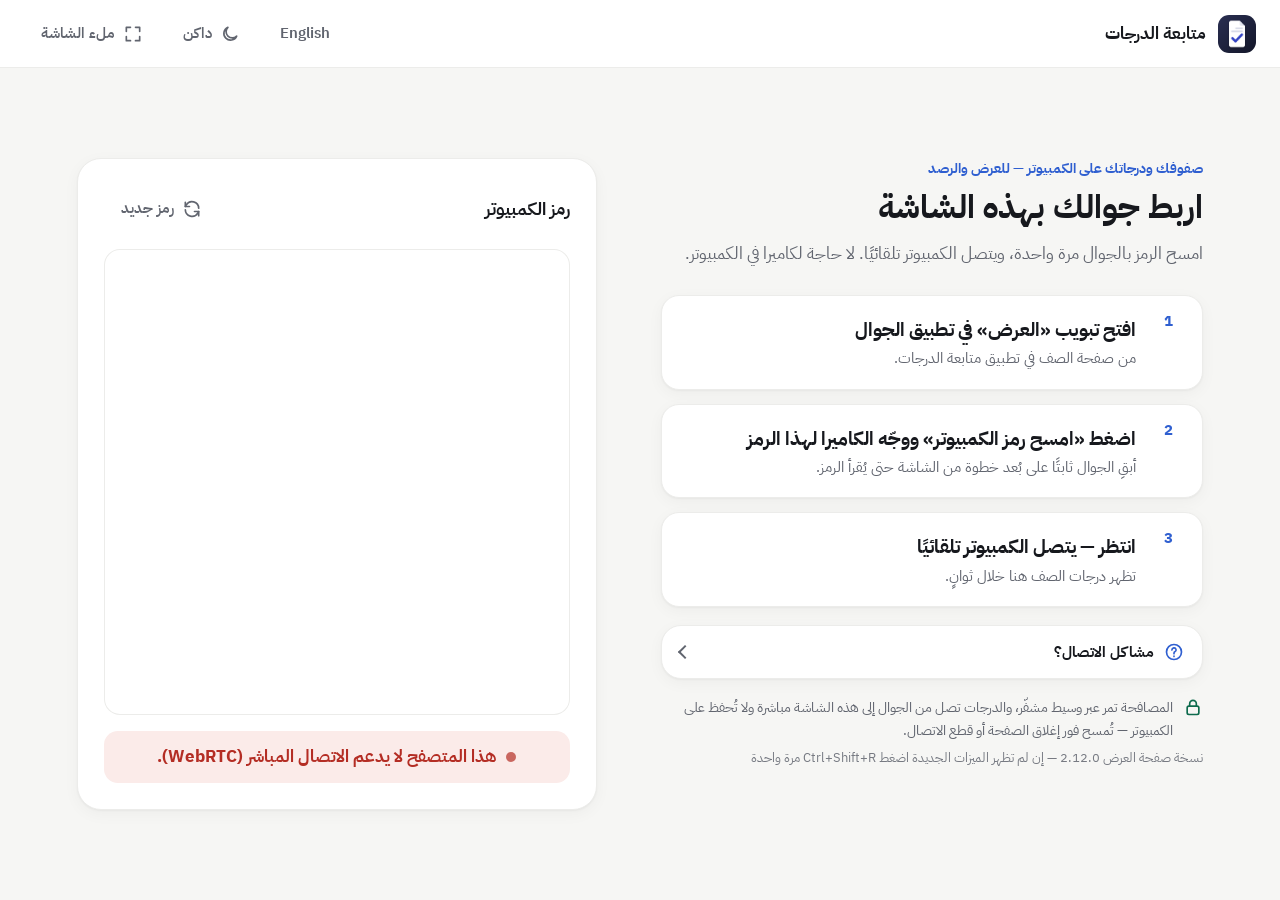
==== view.html @ 19af3d56 "الإصدار 2.12.0: أرقام إنجليزية، وتوزيع الطلاب المنقولين Co-Authored-By: Claude Opus 5.5 <noreply@ant" ====
<!doctype html>
<html lang="ar" dir="rtl">
<head>
  <meta charset="utf-8">
  <meta name="viewport" content="width=device-width, initial-scale=1">
  <meta http-equiv="Content-Security-Policy" content="default-src 'self'; script-src 'self'; style-src 'self' 'unsafe-inline'; img-src 'self' data: blob:; connect-src 'self' https://ntfy.sh; media-src 'self' blob:; font-src 'self'; object-src 'none'; base-uri 'self'; form-action 'none'">
  <meta name="referrer" content="no-referrer">
  <meta name="robots" content="noindex">
  <title>شاشة العرض — متابعة الدرجات</title>
  <meta name="color-scheme" content="light dark">
  <link rel="icon" href="icons/favicon.svg" type="image/svg+xml">
  <link rel="manifest" href="view.webmanifest">
  <link rel="stylesheet" href="view.css">
  <script src="vendor/fflate.min.js" defer></script>
  <script src="vendor/qrcode.js" defer></script>
  <script type="module" src="view.js"></script>
</head>
<body>
  <div id="app" class="app" data-screen="pair">
    <!-- شريط علوي -->
    <header class="topbar" id="topbar">
      <div class="brand">
        <img class="logo-img" src="icons/icon-192.png" alt="" width="38" height="38">
        <div class="brand-text">
          <strong>متابعة الدرجات</strong>
        </div>
      </div>
      <div class="class-info" id="class-info" hidden>
        <span class="divider" aria-hidden="true"></span>
        <div>
          <div class="class-label" id="class-label"></div>
          <div class="class-meta" id="class-meta"></div>
        </div>
      </div>
      <div class="top-spacer"></div>
      <span class="pill" id="conn-pill" data-state="idle" role="status" aria-live="polite" hidden>
        <span class="pill-dot" aria-hidden="true"></span><span id="conn-text"></span>
      </span>
      <div class="top-actions">
        <div class="zoom-group" id="zoom-group" hidden role="group" aria-label="حجم النص">
          <button class="btn icon-btn" id="zoom-out" type="button" title="تصغير النص (-)" aria-label="تصغير النص">A−</button>
          <span class="zoom-val" id="zoom-val" aria-live="polite">100%</span>
          <button class="btn icon-btn" id="zoom-in" type="button" title="تكبير النص (+)" aria-label="تكبير النص">A+</button>
        </div>
        <button class="btn primary" id="btn-update" type="button" hidden title="نسخة جديدة من صفحة العرض">⟳ تحديث متوفر</button>
        <button class="btn ghost" id="btn-lang" type="button">English</button>
        <button class="btn ghost" id="btn-theme" type="button" title="المظهر"></button>
        <button class="btn ghost" id="btn-full" type="button" title="ملء الشاشة (F)"></button>
        <button class="btn danger-ghost" id="btn-disconnect" type="button" hidden></button>
      </div>
    </header>

    <!-- شريط تنبيه الانقطاع -->
    <div class="banner" id="conn-banner" role="alert" hidden>
      <span class="banner-icon" aria-hidden="true"></span>
      <div class="banner-text">
        <strong id="banner-title">انقطع الاتصال بالجوال</strong>
        <span id="banner-sub">تأكد أن الجوال قريب وأن صفحة العرض ما زالت مفتوحة فيه، ثم أعد الاتصال.</span>
      </div>
      <button class="btn primary" id="btn-reconnect" type="button">إعادة الاتصال</button>
    </div>

    <!-- شاشة الاقتران -->
    <main class="pair" id="screen-pair">
      <section class="pair-steps" aria-labelledby="pair-title">
        <p class="eyebrow">صفوفك ودرجاتك على الكمبيوتر — للعرض والرصد</p>
        <h1 id="pair-title">اربط جوالك بهذه الشاشة</h1>
        <p class="lead">امسح الرمز بالجوال مرة واحدة، ويتصل الكمبيوتر تلقائيًا. لا حاجة لكاميرا في الكمبيوتر.</p>
        <ol class="steps">
          <li><span class="step-num">1</span><div><strong>افتح تبويب «العرض» في تطبيق الجوال</strong><span>من صفحة الصف في تطبيق متابعة الدرجات.</span></div></li>
          <li><span class="step-num">2</span><div><strong>اضغط «امسح رمز الكمبيوتر» ووجّه الكاميرا لهذا الرمز</strong><span>أبقِ الجوال ثابتًا على بُعد خطوة من الشاشة حتى يُقرأ الرمز.</span></div></li>
          <li><span class="step-num">3</span><div><strong>انتظر — يتصل الكمبيوتر تلقائيًا</strong><span>تظهر درجات الصف هنا خلال ثوانٍ.</span></div></li>
        </ol>
        <details class="help" id="help">
          <summary><span class="help-icon" aria-hidden="true"></span>مشاكل الاتصال؟</summary>
          <div class="help-body">
            <ul>
              <li><strong>نفس الشبكة:</strong> وصّل الجوال والكمبيوتر بشبكة الـ Wi‑Fi نفسها، أو شغّل «نقطة الاتصال» في الجوال ووصّل الكمبيوتر بها، ثم اضغط «رمز جديد».</li>
              <li><strong>لم يتصل بعد المسح؟</strong> تأكد أن الجوال متصل بالإنترنت لحظة المسح، ثم اضغط «رمز جديد» وامسحه مرة أخرى.</li>
              <li><strong>خادم TURN:</strong> إن كانت شبكة المدرسة تمنع اتصال الأجهزة ببعضها يمكن إضافة خادم TURN من إعدادات تطبيق الجوال (العرض الحي).</li>
            </ul>
            <div class="manual">
              <div class="manual-text">
                <strong>بدون إنترنت؟ اربط يدويًا</strong>
                <span>انسخ «رمز الرد» من الجوال (عبر الرسائل أو البريد) والصقه هنا.</span>
              </div>
              <div class="manual-actions">
                <button class="btn" id="btn-paste" type="button"></button>
                <button class="btn ghost" id="btn-copy" type="button"></button>
              </div>
            </div>
          </div>
        </details>
        <p class="privacy"><span class="lock-icon" aria-hidden="true"></span><span>المصافحة تمر عبر وسيط مشفّر، والدرجات تصل من الجوال إلى هذه الشاشة مباشرة ولا تُحفظ على الكمبيوتر — تُمسح فور إغلاق الصفحة أو قطع الاتصال.</span></p>
        <p class="ver-note" id="ver-note"></p>
      </section>

      <section class="qr-card card" aria-label="رمز الاقتران">
        <div class="qr-head">
          <span class="qr-title">رمز الكمبيوتر</span>
          <span class="qr-frame" id="qr-frame" hidden></span>
          <button class="btn ghost" id="btn-new" type="button"></button>
        </div>
        <div class="qr-box" id="qr-box">
          <canvas id="qr-canvas" width="360" height="360" aria-label="رمز QR للاقتران" role="img"></canvas>
          <div class="qr-loading" id="qr-loading"><span class="spinner" aria-hidden="true"></span><span>جارٍ تجهيز الرمز…</span></div>
        </div>
        <p class="qr-status" id="pair-status" role="status" aria-live="polite" data-kind=""><span class="status-dot" aria-hidden="true"></span><span id="pair-status-text">جارٍ تجهيز الرمز…</span></p>
      </section>
    </main>

    <!-- شاشة العرض المتصل -->
    <div class="workspace" id="screen-live" hidden>
      <aside class="sidebar" id="sidebar" aria-label="ملخص ووضع العرض">
        <div class="stats" id="stats"></div>
        <nav class="views" id="views" aria-label="وضع العرض"></nav>
      </aside>
      <main class="content" id="content">
        <div class="toolbar" id="toolbar"></div>
        <div class="grid-wrap" id="grid-wrap" tabindex="0"></div>
      </main>
    </div>

    <!-- بطاقة طالب واحد بملء الصفحة -->
    <main class="solo" id="screen-solo" hidden></main>
    <main class="manage" id="screen-manage" hidden></main>
    <button class="btn primary manage-back" id="btn-manage-back" type="button" hidden>⟵ رجوع للإدارة</button>
    <div class="soft-pause" id="soft-pause" role="status" aria-live="polite" hidden>
      <span class="spinner" aria-hidden="true"></span>
      <span><strong>المعلم خارج التطبيق مؤقتًا</strong> — يعود الاتصال تلقائيًا عند رجوعه</span>
      <button class="btn ghost" id="btn-soft-end" type="button">إنهاء</button>
    </div>
  </div>

  <!-- لوحة تفاصيل الطالب -->
  <div class="drawer-backdrop" id="drawer-backdrop" hidden></div>
  <aside class="drawer" id="drawer" role="dialog" aria-modal="true" aria-labelledby="drawer-title" hidden></aside>

  <!-- نافذة لصق الرد -->
  <div class="modal-backdrop" id="modal-paste" hidden>
    <div class="modal narrow" role="dialog" aria-modal="true" aria-labelledby="paste-title">
      <div class="modal-head">
        <h2 id="paste-title">لصق رمز الرد</h2>
        <button class="btn ghost icon-only" type="button" data-close aria-label="إغلاق"></button>
      </div>
      <p class="muted">انسخ «رمز الرد» من الجوال (عبر الرسائل أو البريد) والصقه هنا.</p>
      <textarea id="paste-input" rows="5" dir="ltr" spellcheck="false" autocomplete="off" placeholder="الصق الرمز هنا…" aria-label="رمز الرد"></textarea>
      <p class="field-error" id="paste-error" role="alert" hidden></p>
      <div class="modal-actions">
        <button class="btn primary big" type="button" id="paste-submit">اتصال</button>
        <button class="btn big" type="button" data-close>إلغاء</button>
      </div>
    </div>
  </div>

  <!-- إخفاء مؤقت -->
  <div class="blank" id="blank" hidden>
    <div class="blank-inner">
      <span class="blank-icon" aria-hidden="true"></span>
      <strong>العرض مخفي مؤقتًا</strong>
      <span>سيظهر مجددًا عندما يعيد المعلم إظهاره من الجوال.</span>
    </div>
  </div>

  <div class="toast" id="toast" role="status" aria-live="polite" hidden></div>
  <noscript><p style="padding:24px">تحتاج شاشة العرض إلى تفعيل JavaScript.</p></noscript>
</body>
</html>
---- view.css ----
/* شاشة العرض — تصميم سطح مكتب/جهاز عرض (1280–1920px، يعمل من 1024px) */

@font-face { font-family: 'Cairo'; font-style: normal; font-weight: 400; font-display: swap; src: url('fonts/cairo-arabic-400-normal.woff2') format('woff2');
  unicode-range: U+0600-06FF, U+0750-077F, U+0870-088E, U+0890-0891, U+0897-08E1, U+08E3-08FF, U+200C-200E, U+2010-2011, U+204F, U+2E41, U+FB50-FDFF, U+FE70-FE74, U+FE76-FEFC; }
@font-face { font-family: 'Cairo'; font-style: normal; font-weight: 600; font-display: swap; src: url('fonts/cairo-arabic-600-normal.woff2') format('woff2');
  unicode-range: U+0600-06FF, U+0750-077F, U+0870-088E, U+0890-0891, U+0897-08E1, U+08E3-08FF, U+200C-200E, U+2010-2011, U+204F, U+2E41, U+FB50-FDFF, U+FE70-FE74, U+FE76-FEFC; }
@font-face { font-family: 'Cairo'; font-style: normal; font-weight: 800; font-display: swap; src: url('fonts/cairo-arabic-800-normal.woff2') format('woff2');
  unicode-range: U+0600-06FF, U+0750-077F, U+0870-088E, U+0890-0891, U+0897-08E1, U+08E3-08FF, U+200C-200E, U+2010-2011, U+204F, U+2E41, U+FB50-FDFF, U+FE70-FE74, U+FE76-FEFC; }
@font-face { font-family: 'Cairo'; font-style: normal; font-weight: 400; font-display: swap; src: url('fonts/cairo-latin-400-normal.woff2') format('woff2');
  unicode-range: U+0000-00FF, U+0131, U+0152-0153, U+02BB-02BC, U+02C6, U+02DA, U+02DC, U+0304, U+0308, U+0329, U+2000-206F, U+20AC, U+2122, U+2191, U+2193, U+2212, U+2215, U+FEFF, U+FFFD; }
@font-face { font-family: 'Cairo'; font-style: normal; font-weight: 600; font-display: swap; src: url('fonts/cairo-latin-600-normal.woff2') format('woff2');
  unicode-range: U+0000-00FF, U+0131, U+0152-0153, U+02BB-02BC, U+02C6, U+02DA, U+02DC, U+0304, U+0308, U+0329, U+2000-206F, U+20AC, U+2122, U+2191, U+2193, U+2212, U+2215, U+FEFF, U+FFFD; }
@font-face { font-family: 'Cairo'; font-style: normal; font-weight: 800; font-display: swap; src: url('fonts/cairo-latin-800-normal.woff2') format('woff2');
  unicode-range: U+0000-00FF, U+0131, U+0152-0153, U+02BB-02BC, U+02C6, U+02DA, U+02DC, U+0304, U+0308, U+0329, U+2000-206F, U+20AC, U+2122, U+2191, U+2193, U+2212, U+2215, U+FEFF, U+FFFD; }

:root {
  --bg: #f4f6fb; --card: #ffffff; --text: #1b2433; --muted: #667085; --border: #dfe4ee;
  --primary: #1f6feb; --primary-soft: #e8f0fe; --on-primary: #ffffff;
  --success: #12805c; --success-soft: #e3f6ee;
  --error: #c0362c; --error-soft: #fdeceb;
  --warning: #b54708; --warning-soft: #fff4e5;
  --zebra: #f7f9fd; --hover: #eef3fd; --head: #f1f4f9;
  --shadow: 0 1px 2px rgba(16, 24, 40, .05), 0 4px 16px rgba(16, 24, 40, .06);
  --shadow-lg: 0 12px 40px rgba(16, 24, 40, .18);
  --radius: 14px; --radius-sm: 10px;
  --zoom: 1;
  --topbar-h: 68px;
  color-scheme: light;
}
@media (prefers-color-scheme: dark) {
  :root:not([data-theme="light"]) {
    --bg: #10141c; --card: #1a202c; --text: #edf1f7; --muted: #9aa5b8; --border: #2b3446;
    --primary: #5b9bff; --primary-soft: #1d2b4a; --on-primary: #0b1220;
    --success: #4cd3a0; --success-soft: #12342a;
    --error: #ff8a80; --error-soft: #3a1f1d;
    --warning: #ffb86b; --warning-soft: #3a2a14;
    --zebra: #1d2431; --hover: #222c3f; --head: #202736;
    --shadow: 0 1px 2px rgba(0, 0, 0, .3), 0 4px 16px rgba(0, 0, 0, .25);
    --shadow-lg: 0 12px 40px rgba(0, 0, 0, .5);
    color-scheme: dark;
  }
}
:root[data-theme="dark"] {
  --bg: #10141c; --card: #1a202c; --text: #edf1f7; --muted: #9aa5b8; --border: #2b3446;
  --primary: #5b9bff; --primary-soft: #1d2b4a; --on-primary: #0b1220;
  --success: #4cd3a0; --success-soft: #12342a;
  --error: #ff8a80; --error-soft: #3a1f1d;
  --warning: #ffb86b; --warning-soft: #3a2a14;
  --zebra: #1d2431; --hover: #222c3f; --head: #202736;
  --shadow: 0 1px 2px rgba(0, 0, 0, .3), 0 4px 16px rgba(0, 0, 0, .25);
  --shadow-lg: 0 12px 40px rgba(0, 0, 0, .5);
  color-scheme: dark;
}

*, *::before, *::after { box-sizing: border-box; }
html, body { margin: 0; height: 100%; }
body {
  font-family: 'Cairo', system-ui, 'Segoe UI', Tahoma, sans-serif;
  background: var(--bg); color: var(--text);
  font-size: 15px; line-height: 1.6;
  -webkit-font-smoothing: antialiased;
  overflow: hidden;
}
[hidden] { display: none !important; }
h1, h2, h3 { margin: 0; line-height: 1.3; }
.muted { color: var(--muted); }
button { font: inherit; color: inherit; }
:focus-visible { outline: 3px solid color-mix(in srgb, var(--primary) 55%, transparent); outline-offset: 2px; }

/* ---------- أزرار ---------- */
.btn {
  display: inline-flex; align-items: center; justify-content: center; gap: 8px;
  min-height: 40px; padding: 0 16px; border-radius: var(--radius-sm);
  border: 1px solid var(--border); background: var(--card); color: var(--text);
  font-weight: 600; font-size: 14.5px; cursor: pointer; white-space: nowrap;
  transition: background .15s, border-color .15s, color .15s, box-shadow .15s;
}
.btn:hover { background: var(--hover); }
.btn:disabled { opacity: .55; cursor: default; }
.btn svg { flex: none; }
.btn.primary { background: var(--primary); border-color: var(--primary); color: var(--on-primary); }
.btn.primary:hover { background: color-mix(in srgb, var(--primary) 88%, #000); }
.btn.ghost { background: transparent; border-color: transparent; color: var(--muted); }
.btn.ghost:hover { background: var(--hover); color: var(--text); }
.btn.danger-ghost { background: transparent; border-color: color-mix(in srgb, var(--error) 35%, transparent); color: var(--error); }
.btn.danger-ghost:hover { background: var(--error-soft); }
.btn.big { min-height: 50px; font-size: 16px; padding: 0 22px; border-radius: 12px; }
.btn.icon-only { padding: 0; width: 40px; }
.icon-btn { min-width: 40px; padding: 0 10px; font-weight: 800; letter-spacing: .02em; direction: ltr; }

/* ---------- الهيكل ---------- */
.app { display: flex; flex-direction: column; height: 100vh; height: 100dvh; }
.topbar {
  flex: none; height: var(--topbar-h);
  display: flex; align-items: center; gap: 16px;
  padding-inline: 24px; background: var(--card);
  border-block-end: 1px solid var(--border);
  position: relative; z-index: 5;
}
.brand { display: flex; align-items: center; gap: 12px; }
.logo {
  width: 38px; height: 38px; border-radius: 11px; flex: none;
  background: var(--primary);
  box-shadow: inset 0 -3px 0 rgba(0, 0, 0, .12);
  position: relative;
}
.logo::after {
  content: ''; position: absolute; inset: 8px;
  background: var(--on-primary);
  -webkit-mask: url("data:image/svg+xml,%3Csvg xmlns='http://www.w3.org/2000/svg' viewBox='0 0 24 24' fill='none' stroke='black' stroke-width='2.6' stroke-linecap='round' stroke-linejoin='round'%3E%3Cpath d='M4 19V9M10 19V5M16 19v-6'/%3E%3Cpath d='M15 6l2.5 2.5L22 4'/%3E%3C/svg%3E") center / contain no-repeat;
          mask: url("data:image/svg+xml,%3Csvg xmlns='http://www.w3.org/2000/svg' viewBox='0 0 24 24' fill='none' stroke='black' stroke-width='2.6' stroke-linecap='round' stroke-linejoin='round'%3E%3Cpath d='M4 19V9M10 19V5M16 19v-6'/%3E%3Cpath d='M15 6l2.5 2.5L22 4'/%3E%3C/svg%3E") center / contain no-repeat;
}
.brand-text { display: flex; flex-direction: column; line-height: 1.25; }
.brand-text strong { font-size: 17px; font-weight: 800; }
.brand-sub { font-size: 12.5px; color: var(--muted); }
.class-info { display: flex; align-items: center; gap: 16px; min-width: 0; }
.divider { width: 1px; height: 34px; background: var(--border); }
.class-label { font-size: 19px; font-weight: 800; white-space: nowrap; }
.class-meta { font-size: 13px; color: var(--muted); white-space: nowrap; overflow: hidden; text-overflow: ellipsis; max-width: 40vw; }
.top-spacer { flex: 1; }
.top-actions { display: flex; align-items: center; gap: 6px; }
.zoom-group { display: inline-flex; align-items: center; gap: 2px; border: 1px solid var(--border); border-radius: var(--radius-sm); padding: 2px; margin-inline-end: 4px; }
.zoom-group .btn { min-height: 34px; border: 0; background: transparent; }
.zoom-group .btn:hover { background: var(--hover); }
.zoom-val { min-width: 48px; text-align: center; font-size: 13px; font-weight: 600; color: var(--muted); font-variant-numeric: tabular-nums; }

.pill {
  display: inline-flex; align-items: center; gap: 8px;
  padding: 6px 14px; border-radius: 999px; font-weight: 700; font-size: 14px;
  background: var(--warning-soft); color: var(--warning);
}
.pill-dot { width: 9px; height: 9px; border-radius: 50%; background: currentColor; }
.pill[data-state="connected"] { background: var(--success-soft); color: var(--success); }
.pill[data-state="connected"] .pill-dot { box-shadow: 0 0 0 0 currentColor; animation: pulse 2.4s infinite; }
.pill[data-state="connecting"] .pill-dot { animation: blink 1s infinite; }
.pill[data-state="disconnected"] { background: var(--error-soft); color: var(--error); }
@keyframes pulse { 0% { box-shadow: 0 0 0 0 color-mix(in srgb, currentColor 50%, transparent); } 70% { box-shadow: 0 0 0 8px transparent; } 100% { box-shadow: 0 0 0 0 transparent; } }
@keyframes blink { 50% { opacity: .3; } }

.banner {
  flex: none; display: flex; align-items: center; gap: 14px;
  padding: 12px 24px; background: var(--error-soft); color: var(--text);
  border-block-end: 1px solid color-mix(in srgb, var(--error) 30%, transparent);
}
.banner-icon {
  width: 28px; height: 28px; flex: none; background: var(--error);
  -webkit-mask: url("data:image/svg+xml,%3Csvg xmlns='http://www.w3.org/2000/svg' viewBox='0 0 24 24' fill='none' stroke='black' stroke-width='2' stroke-linecap='round'%3E%3Ccircle cx='12' cy='12' r='9'/%3E%3Cpath d='M12 7v6M12 16.5v.5'/%3E%3C/svg%3E") center / contain no-repeat;
          mask: url("data:image/svg+xml,%3Csvg xmlns='http://www.w3.org/2000/svg' viewBox='0 0 24 24' fill='none' stroke='black' stroke-width='2' stroke-linecap='round'%3E%3Ccircle cx='12' cy='12' r='9'/%3E%3Cpath d='M12 7v6M12 16.5v.5'/%3E%3C/svg%3E") center / contain no-repeat;
}
.banner-text { flex: 1; display: flex; flex-direction: column; line-height: 1.4; }
.banner-text strong { color: var(--error); font-size: 16px; }
.banner-text span { color: var(--muted); font-size: 14px; }

/* ---------- شاشة الاقتران ---------- */
.pair {
  flex: 1; overflow: auto;
  display: grid; grid-template-columns: minmax(0, 1.15fr) minmax(380px, 520px);
  gap: clamp(28px, 5vw, 80px); align-items: start; align-content: safe center;
  padding: clamp(24px, 4vw, 64px) clamp(24px, 6vw, 112px);
  max-width: 1600px; width: 100%; margin-inline: auto;
}
.eyebrow { margin: 0 0 6px; color: var(--primary); font-weight: 700; font-size: 15px; }
.pair h1 { font-size: clamp(30px, 2.6vw, 42px); font-weight: 800; letter-spacing: -.01em; }
.lead { margin: 10px 0 28px; color: var(--muted); font-size: 17px; }
.steps { list-style: none; margin: 0; padding: 0; display: grid; gap: 14px; }
.steps li {
  display: flex; gap: 18px; align-items: flex-start;
  padding: 18px 20px; background: var(--card); border: 1px solid var(--border);
  border-radius: var(--radius); box-shadow: var(--shadow);
}
.step-num {
  flex: none; width: 48px; height: 48px; border-radius: 14px;
  display: grid; place-items: center;
  background: var(--primary-soft); color: var(--primary);
  font-size: 28px; font-weight: 800; line-height: 1;
}
.steps li div { display: flex; flex-direction: column; gap: 2px; padding-block-start: 2px; }
.steps strong { font-size: 18.5px; font-weight: 700; }
.steps span { color: var(--muted); font-size: 14.5px; }

.help { margin-top: 18px; border: 1px solid var(--border); border-radius: var(--radius); background: var(--card); }
.help summary {
  cursor: pointer; list-style: none; padding: 14px 18px; font-weight: 700;
  display: flex; align-items: center; gap: 10px; color: var(--text);
}
.help summary::-webkit-details-marker { display: none; }
.help summary::after {
  content: ''; margin-inline-start: auto; width: 10px; height: 10px;
  border-inline-end: 2px solid var(--muted); border-block-end: 2px solid var(--muted);
  transform: rotate(45deg); transition: transform .2s;
}
.help[open] summary::after { transform: rotate(-135deg); }
.help-icon, .lock-icon { width: 20px; height: 20px; flex: none; background: var(--primary); display: inline-block; }
.help-icon {
  -webkit-mask: url("data:image/svg+xml,%3Csvg xmlns='http://www.w3.org/2000/svg' viewBox='0 0 24 24' fill='none' stroke='black' stroke-width='2' stroke-linecap='round'%3E%3Ccircle cx='12' cy='12' r='9'/%3E%3Cpath d='M9.5 9.5a2.5 2.5 0 1 1 3.5 2.3c-.6.3-1 .9-1 1.6v.6M12 17v.5'/%3E%3C/svg%3E") center / contain no-repeat;
          mask: url("data:image/svg+xml,%3Csvg xmlns='http://www.w3.org/2000/svg' viewBox='0 0 24 24' fill='none' stroke='black' stroke-width='2' stroke-linecap='round'%3E%3Ccircle cx='12' cy='12' r='9'/%3E%3Cpath d='M9.5 9.5a2.5 2.5 0 1 1 3.5 2.3c-.6.3-1 .9-1 1.6v.6M12 17v.5'/%3E%3C/svg%3E") center / contain no-repeat;
}
.help-body { padding: 0 18px 18px; display: grid; gap: 14px; }
.help ul { margin: 0; padding: 0; padding-inline-start: 22px; display: grid; gap: 8px; color: var(--muted); }
.manual {
  display: flex; align-items: center; gap: 14px; flex-wrap: wrap;
  padding: 14px 16px; border-radius: var(--radius-sm); background: var(--bg); border: 1px dashed var(--border);
}
.manual-text { flex: 1 1 240px; display: flex; flex-direction: column; gap: 2px; }
.manual-text strong { font-size: 15px; }
.manual-text span { color: var(--muted); font-size: 13.5px; }
.manual-actions { display: flex; gap: 8px; flex-wrap: wrap; }
.manual-actions .btn { min-height: 48px; }
.help li strong { color: var(--text); }
.privacy { display: flex; align-items: flex-start; gap: 10px; line-height: 1.6; margin: 18px 0 0; color: var(--muted); font-size: 14px; }
.lock-icon {
  background: var(--success);
  -webkit-mask: url("data:image/svg+xml,%3Csvg xmlns='http://www.w3.org/2000/svg' viewBox='0 0 24 24' fill='none' stroke='black' stroke-width='2' stroke-linecap='round'%3E%3Crect x='5' y='11' width='14' height='10' rx='2'/%3E%3Cpath d='M8 11V8a4 4 0 0 1 8 0v3'/%3E%3C/svg%3E") center / contain no-repeat;
          mask: url("data:image/svg+xml,%3Csvg xmlns='http://www.w3.org/2000/svg' viewBox='0 0 24 24' fill='none' stroke='black' stroke-width='2' stroke-linecap='round'%3E%3Crect x='5' y='11' width='14' height='10' rx='2'/%3E%3Cpath d='M8 11V8a4 4 0 0 1 8 0v3'/%3E%3C/svg%3E") center / contain no-repeat;
}

.card { background: var(--card); border: 1px solid var(--border); border-radius: 20px; box-shadow: var(--shadow); }
.qr-card { position: sticky; top: 0; padding: 26px; display: flex; flex-direction: column; gap: 16px; }
.qr-head { display: flex; align-items: center; gap: 10px; min-height: 48px; }
.qr-head #btn-new { margin-inline-start: auto; min-height: 48px; }
.qr-title { font-weight: 800; font-size: 18px; }
.qr-frame { background: var(--primary-soft); color: var(--primary); font-weight: 700; font-size: 13.5px; padding: 3px 12px; border-radius: 999px; }
.qr-box {
  position: relative; aspect-ratio: 1; width: 100%;
  background: #fff; border-radius: 16px; border: 1px solid var(--border);
  display: grid; place-items: center; overflow: hidden;
}
.qr-box canvas { width: 100%; height: 100%; image-rendering: pixelated; image-rendering: crisp-edges; display: block; }
.qr-box.loading canvas { opacity: 0; }
.qr-loading { position: absolute; inset: 0; display: flex; flex-direction: column; align-items: center; justify-content: center; gap: 12px; color: #667085; font-weight: 600; background: #fff; }
.qr-status {
  margin: 0; display: flex; align-items: center; justify-content: center; gap: 10px;
  min-height: 52px; padding: 10px 16px; border-radius: 14px;
  background: var(--bg); border: 1px solid var(--border);
  font-weight: 700; font-size: 17px; color: var(--muted); text-align: center;
}
.status-dot { flex: none; width: 10px; height: 10px; border-radius: 50%; background: currentColor; opacity: .7; }
.qr-status[data-kind="wait"] { color: var(--primary); background: var(--primary-soft); border-color: transparent; }
.qr-status[data-kind="wait"] .status-dot { animation: pulse 1.4s ease-in-out infinite; }
.qr-status[data-kind="ok"] { color: var(--success); background: var(--success-soft); border-color: transparent; }
.qr-status[data-kind="busy"] { color: var(--warning); background: var(--warning-soft); border-color: transparent; }
.qr-status[data-kind="busy"] .status-dot { animation: pulse .8s ease-in-out infinite; }
.qr-status[data-kind="error"] { color: var(--error); background: var(--error-soft); border-color: transparent; }
@keyframes pulse { 0%, 100% { transform: scale(.7); opacity: .45; } 50% { transform: scale(1.15); opacity: 1; } }
@media (prefers-reduced-motion: reduce) { .status-dot { animation: none !important; } }

.spinner { width: 34px; height: 34px; border-radius: 50%; border: 3px solid var(--border); border-block-start-color: var(--primary); animation: spin .8s linear infinite; }
@keyframes spin { to { transform: rotate(360deg); } }

/* ---------- مساحة العمل ---------- */
.workspace { flex: 1; min-height: 0; display: grid; grid-template-columns: 272px minmax(0, 1fr); }
.sidebar {
  background: var(--card); border-inline-end: 1px solid var(--border);
  padding: 20px 16px; overflow: auto; display: flex; flex-direction: column; gap: 22px;
}
.stats { display: grid; grid-template-columns: 1fr 1fr; gap: 10px; }
.stat {
  position: relative; display: flex; flex-direction: column; gap: 2px;
  padding: 12px; border-radius: 12px; background: var(--bg); border: 1px solid var(--border);
  min-width: 0;
}
.stat-icon { color: var(--primary); display: flex; }
.stat-icon svg { width: 18px; height: 18px; }
.stat-label { font-size: 12.5px; color: var(--muted); font-weight: 600; white-space: nowrap; }
.stat-val { font-size: 24px; font-weight: 800; font-variant-numeric: tabular-nums; line-height: 1.2; white-space: nowrap; }
.stat-val small { font-size: 12.5px; font-weight: 600; color: var(--muted); }
.meter { display: block; height: 6px; border-radius: 6px; background: var(--border); overflow: hidden; margin-top: 6px; }
.meter span { display: block; height: 100%; background: var(--success); border-radius: 6px; transition: inline-size .4s; }

.views { display: flex; flex-direction: column; gap: 4px; }
.nav-title { font-size: 12.5px; font-weight: 700; color: var(--muted); padding-inline: 10px; margin-bottom: 4px; }
.nav-item {
  display: flex; align-items: center; gap: 12px; width: 100%;
  padding: 10px 12px; border-radius: 10px; border: 0; background: transparent;
  font-weight: 700; font-size: 15.5px; cursor: pointer; text-align: start; color: var(--text);
}
.nav-item svg { color: var(--muted); }
.nav-item:hover:not(.static) { background: var(--hover); }
.nav-item.active { background: var(--primary-soft); color: var(--primary); }
.nav-item.active svg { color: var(--primary); }
.nav-item.static { cursor: default; }
.nav-hint { margin-inline-start: auto; font-variant-numeric: tabular-nums; }
.weeks { display: grid; grid-template-columns: repeat(5, 1fr); gap: 6px; padding: 2px 8px 10px; }
.wk {
  position: relative; height: 38px; border-radius: 9px; cursor: pointer;
  border: 1px solid var(--border); background: var(--card);
  font-weight: 700; font-size: 15px; font-variant-numeric: tabular-nums;
}
.wk::after { content: ''; position: absolute; inset-block-end: 4px; inset-inline-start: 50%; translate: 50% 0; width: 14px; height: 3px; border-radius: 2px; background: var(--border); }
[dir="rtl"] .wk::after { translate: 50% 0; }
.wk.done::after { background: var(--success); }
.wk.part::after { background: var(--warning); }
.wk:hover { background: var(--hover); }
.wk.active { background: var(--primary); border-color: var(--primary); color: var(--on-primary); }
.wk.active::after { background: var(--on-primary); opacity: .7; }
.legend { display: flex; flex-wrap: wrap; gap: 6px 12px; padding: 8px 10px 0; font-size: 12px; color: var(--muted); border-top: 1px solid var(--border); margin-top: 6px; }
.legend span { display: inline-flex; align-items: center; gap: 6px; }
.lg { width: 12px; height: 4px; border-radius: 2px; background: var(--border); display: inline-block; }
.lg.done { background: var(--success); }
.lg.part { background: var(--warning); }

.content { min-width: 0; min-height: 0; display: flex; flex-direction: column; padding: 18px 22px 20px; gap: 14px; }
.toolbar { display: flex; align-items: flex-end; justify-content: space-between; gap: 16px; flex-wrap: wrap; }
.tb-title h1 { font-size: calc(24px * min(var(--zoom), 1.4)); font-weight: 800; }
.tb-sub { display: flex; align-items: center; gap: 10px; flex-wrap: wrap; color: var(--muted); font-size: 14px; margin-top: 2px; min-height: 26px; }
.tb-chip { display: inline-flex; align-items: center; gap: 6px; padding: 2px 10px; border-radius: 999px; background: var(--primary-soft); color: var(--primary); font-weight: 700; }
.tb-chip svg { width: 16px; height: 16px; }
.tb-lesson { font-weight: 700; color: var(--text); font-size: 15px; }
.seg { display: inline-flex; align-items: center; gap: 2px; padding: 3px; border-radius: 11px; background: var(--card); border: 1px solid var(--border); }
.seg-label { font-size: 13px; color: var(--muted); padding-inline: 10px 6px; font-weight: 600; }
.seg button { border: 0; background: transparent; padding: 6px 14px; border-radius: 8px; font-weight: 700; font-size: 14px; cursor: pointer; color: var(--muted); }
.seg button:hover { color: var(--text); }
.seg button.active { background: var(--primary-soft); color: var(--primary); }

.grid-wrap {
  flex: 1; min-height: 0; overflow: auto; position: relative;
  background: var(--card); border: 1px solid var(--border); border-radius: var(--radius);
  box-shadow: var(--shadow);
}
.grid {
  --fs: calc(15.5px * var(--zoom));
  border-collapse: separate; border-spacing: 0; width: 100%;
  font-size: var(--fs); font-variant-numeric: tabular-nums;
}
.grid th, .grid td { padding: .5em .42em; border-block-end: 1px solid var(--border); text-align: center; white-space: nowrap; }
.grid thead th {
  position: sticky; top: 0; z-index: 3;
  background: var(--head); color: var(--muted);
  font-weight: 700; font-size: .82em; line-height: 1.25; vertical-align: bottom;
  padding-block: .7em .6em; border-block-end: 1px solid var(--border);
}
.th-top { display: block; color: var(--text); font-weight: 700; }
.th-sub { display: block; font-size: .85em; color: var(--muted); font-weight: 600; }
.view-summary .c-week .th-top { font-size: .85em; color: var(--muted); }
.view-summary .c-week .th-sub { font-size: 1.25em; color: var(--text); font-weight: 800; }
.th-sort { border: 0; background: transparent; padding: 0; cursor: pointer; font: inherit; color: inherit; display: inline-flex; align-items: center; gap: 4px; }
.th-sort > .th-top, .th-sort > .th-sub { display: block; }
.th-sort:has(.th-top) { flex-direction: column; gap: 0; }
.th-sort.active { color: var(--primary); }
.th-sort.active .th-top { color: var(--primary); }
.col-num { width: 2.8em; min-width: 2.8em; color: var(--muted); font-weight: 600; }
.col-name { text-align: start !important; min-width: 9.5em; }
.view-week .col-name, .view-fin .col-name { width: 30%; }
.grid tbody .col-name { font-weight: 700; color: var(--text); font-size: 1em; }
.grid .name { display: block; max-width: 16em; overflow: hidden; text-overflow: ellipsis; }
.sticky-a { position: sticky; inset-inline-start: 0; z-index: 2; background: inherit; }
.sticky-b { position: sticky; inset-inline-start: 2.8em; z-index: 2; background: inherit; box-shadow: inset -1px 0 0 var(--border); }
[dir="rtl"] .sticky-b { box-shadow: inset 1px 0 0 var(--border); }
.grid thead .sticky-a, .grid thead .sticky-b { z-index: 4; }
.grid tbody tr { background: var(--card); cursor: pointer; }
.grid tbody tr:nth-child(even) { background: var(--zebra); }
.grid tbody tr:hover { background: var(--hover); }
.grid tbody tr:last-child > * { border-block-end: 0; }
.num { font-weight: 800; font-size: 1.04em; }
.num.missing { color: var(--muted); font-weight: 400; opacity: .7; }
.num.full { color: var(--success); }
.c-sep { border-inline-start: 2px solid var(--border); }
.c-strong { background: color-mix(in srgb, var(--primary-soft) 55%, transparent); }
thead .c-strong { background: color-mix(in srgb, var(--primary-soft) 80%, var(--head)); }
.c-total { border-inline-start: 2px solid var(--border); min-width: 4.6em; }
.total-chip { display: inline-block; min-width: 2.8em; padding: .1em .45em; border-radius: 8px; font-weight: 800; font-size: 1.05em; }
.c-total.complete .total-chip { background: var(--success-soft); color: var(--success); }
.c-total.missing .total-chip { color: var(--muted); font-weight: 400; opacity: .7; }
.view-week .c-crit { min-width: 4.5em; }
.view-week .num, .view-fin .num { font-size: 1.12em; }
.empty-row { padding: 48px !important; color: var(--muted); }

/* وميض الخلية المحدَّثة */
.flash { animation: flash 1.2s ease-out; }
@keyframes flash {
  0% { background-color: color-mix(in srgb, var(--warning) 32%, transparent); box-shadow: inset 0 0 0 2px color-mix(in srgb, var(--warning) 60%, transparent); }
  100% { background-color: transparent; box-shadow: inset 0 0 0 2px transparent; }
}
@media (prefers-reduced-motion: reduce) {
  .flash { animation: none; outline: 2px solid var(--warning); outline-offset: -2px; }
  .pill-dot, .spinner { animation: none !important; }
  .drawer, .modal-backdrop, .drawer-backdrop { transition: none !important; }
}

.waiting { height: 100%; min-height: 300px; display: flex; flex-direction: column; align-items: center; justify-content: center; gap: 10px; color: var(--muted); font-size: 16px; }
.waiting strong { color: var(--text); font-size: 22px; }
.ended-icon { width: 64px; height: 64px; border-radius: 50%; display: grid; place-items: center; background: var(--error-soft); color: var(--error); }
.ended-icon svg { width: 30px; height: 30px; }

/* ---------- تفاصيل الطالب ---------- */
.drawer-backdrop { position: fixed; inset: 0; background: rgba(10, 15, 25, .38); opacity: 0; transition: opacity .2s; z-index: 20; }
.drawer-backdrop.open { opacity: 1; }
.drawer {
  position: fixed; inset-block: 0; inset-inline-end: 0; z-index: 21;
  width: min(900px, 72vw); background: var(--bg); box-shadow: var(--shadow-lg);
  overflow: auto; padding: 28px 30px; font-size: calc(15px * var(--zoom));
  transform: translateX(-100%); transition: transform .25s ease;
}
[dir="ltr"] .drawer { transform: translateX(100%); }
.drawer.open { transform: none; }
.drawer-close { position: absolute; inset-block-start: 18px; inset-inline-end: 18px; }
.detail { display: flex; flex-direction: column; gap: 18px; }
.detail-head { display: flex; align-items: center; gap: 16px; padding-inline-end: 48px; }
.avatar { width: 3.2em; height: 3.2em; border-radius: 16px; display: grid; place-items: center; background: var(--primary-soft); color: var(--primary); font-weight: 800; font-size: 1.15em; flex: none; }
.detail-head h2 { font-size: 1.75em; font-weight: 800; }
.total-banner {
  display: flex; align-items: center; justify-content: space-between; gap: 16px;
  padding: 16px 22px; border-radius: 16px; font-weight: 700; font-size: 1.1em;
  background: var(--card); border: 1px solid var(--border);
}
.total-banner strong { font-size: 1.9em; font-weight: 800; font-variant-numeric: tabular-nums; }
.total-banner strong small { font-size: .5em; color: var(--muted); }
.total-banner.done { background: var(--success-soft); border-color: color-mix(in srgb, var(--success) 35%, transparent); color: var(--success); }
.total-banner.pending strong { color: var(--muted); font-size: 1.3em; }
.detail-body { display: grid; grid-template-columns: minmax(0, 1.5fr) minmax(0, 1fr); gap: 18px; align-items: start; }
.detail h3 { font-size: 1em; color: var(--muted); font-weight: 700; margin: 0 0 8px; }
.detail-side h3:not(:first-child) { margin-top: 16px; }
table.mini {
  width: 100%; border-collapse: separate; border-spacing: 0; background: var(--card);
  border: 1px solid var(--border); border-radius: 14px; overflow: hidden; font-variant-numeric: tabular-nums;
}
.mini th, .mini td { padding: .5em .5em; text-align: center; border-block-end: 1px solid var(--border); }
.mini thead th { background: var(--head); font-size: .8em; color: var(--text); font-weight: 700; line-height: 1.25; }
.mini tbody tr:nth-child(even) { background: var(--zebra); }
.mini tbody tr:last-child > * { border-block-end: 0; }
.mini tbody th { text-align: start; font-weight: 700; white-space: nowrap; }
.wk-n { display: block; }
.wk-d { display: block; font-size: .78em; color: var(--muted); font-weight: 600; }
.tiles { display: grid; grid-template-columns: repeat(auto-fill, minmax(8.5em, 1fr)); gap: 10px; }
.tile { display: flex; flex-direction: column; padding: 12px 14px; border-radius: 14px; background: var(--card); border: 1px solid var(--border); }
.tile-label { font-size: .85em; color: var(--muted); font-weight: 700; }
.tile strong { font-size: 1.8em; font-weight: 800; font-variant-numeric: tabular-nums; line-height: 1.25; }
.tile-max { font-size: .8em; color: var(--muted); }
.tile.strong { background: var(--primary-soft); border-color: transparent; }
.tile.strong strong { color: var(--primary); }
.tile.full strong { color: var(--success); }

/* بطاقة طالب واحد بملء الصفحة */
.solo { flex: 1; overflow: auto; padding: clamp(20px, 3vw, 48px) clamp(20px, 5vw, 96px); font-size: calc(19px * var(--zoom)); }
.solo .detail { max-width: 1500px; margin-inline: auto; }
.detail.big .detail-head h2 { font-size: 2.1em; }
.detail.big .total-banner { padding: 22px 30px; }
.detail.big .total-banner strong { font-size: 2.4em; }
.detail.big .total-banner.pending strong, .total-banner.pending strong { font-size: 1.3em; }
.workspace.ended { grid-template-columns: minmax(0, 1fr); }
.workspace.ended .sidebar { display: none; }
.workspace.ended .grid-wrap { background: transparent; border: 0; box-shadow: none; }

/* ---------- النوافذ ---------- */
.modal-backdrop {
  position: fixed; inset: 0; z-index: 30; display: grid; place-items: center; padding: 24px;
  background: rgba(10, 15, 25, .5); opacity: 0; transition: opacity .18s;
}
.modal-backdrop.open { opacity: 1; }
.modal { width: min(940px, 100%); max-height: calc(100vh - 48px); overflow: auto; background: var(--card); border-radius: 20px; box-shadow: var(--shadow-lg); padding: 22px 24px 24px; display: flex; flex-direction: column; gap: 14px; }
.modal.narrow { width: min(580px, 100%); }
.modal-head { display: flex; align-items: center; justify-content: space-between; }
.modal-head h2 { font-size: 21px; font-weight: 800; }
.modal p { margin: 0; }
textarea {
  width: 100%; resize: vertical; min-height: 120px; padding: 12px 14px; border-radius: 12px;
  border: 1px solid var(--border); background: var(--bg); color: var(--text);
  font: 14px/1.5 ui-monospace, 'Cascadia Mono', Consolas, monospace; word-break: break-all;
}
textarea:focus { outline: none; border-color: var(--primary); box-shadow: 0 0 0 3px var(--primary-soft); }
.field-error { color: var(--error); font-weight: 700; }
.modal-actions { display: flex; gap: 10px; }
.modal-actions .btn { min-width: 130px; }

/* إخفاء مؤقت */
.blank { position: fixed; inset: 0; z-index: 50; display: grid; place-items: center; background: rgba(6, 9, 15, .94); color: #edf1f7; backdrop-filter: blur(14px); }
.blank-inner { display: flex; flex-direction: column; align-items: center; gap: 10px; text-align: center; }
.blank-inner strong { font-size: clamp(28px, 3vw, 46px); font-weight: 800; }
.blank-inner span { color: #9aa5b8; font-size: 18px; }
.blank-icon {
  width: 84px; height: 84px; background: #5b9bff; margin-bottom: 8px;
  -webkit-mask: url("data:image/svg+xml,%3Csvg xmlns='http://www.w3.org/2000/svg' viewBox='0 0 24 24' fill='none' stroke='black' stroke-width='1.8' stroke-linecap='round'%3E%3Cpath d='M3 3l18 18'/%3E%3Cpath d='M10.6 6.1A9.8 9.8 0 0 1 12 6c5 0 9 4.5 10 6-.4.7-1.4 2-2.8 3.3M6.6 6.6C4.4 8 2.8 10.2 2 12c1 1.5 5 6 10 6 1.8 0 3.4-.5 4.8-1.3'/%3E%3Cpath d='M9.9 9.9a3 3 0 0 0 4.2 4.2'/%3E%3C/svg%3E") center / contain no-repeat;
          mask: url("data:image/svg+xml,%3Csvg xmlns='http://www.w3.org/2000/svg' viewBox='0 0 24 24' fill='none' stroke='black' stroke-width='1.8' stroke-linecap='round'%3E%3Cpath d='M3 3l18 18'/%3E%3Cpath d='M10.6 6.1A9.8 9.8 0 0 1 12 6c5 0 9 4.5 10 6-.4.7-1.4 2-2.8 3.3M6.6 6.6C4.4 8 2.8 10.2 2 12c1 1.5 5 6 10 6 1.8 0 3.4-.5 4.8-1.3'/%3E%3Cpath d='M9.9 9.9a3 3 0 0 0 4.2 4.2'/%3E%3C/svg%3E") center / contain no-repeat;
}

.toast {
  position: fixed; inset-block-end: 24px; inset-inline-start: 50%; transform: translateX(50%); z-index: 60;
  background: var(--text); color: var(--bg); padding: 12px 20px; border-radius: 12px; font-weight: 700; box-shadow: var(--shadow-lg);
}
[dir="ltr"] .toast { transform: translateX(-50%); }

/* ---------- شاشات أضيق (1024–1279) ---------- */
@media (max-width: 1279px) {
  .topbar { padding-inline: 16px; gap: 12px; }
  .top-actions .btn span { display: none; }
  .top-actions .btn { padding: 0 10px; }
  .workspace { grid-template-columns: 236px minmax(0, 1fr); }
  .sidebar { padding: 16px 12px; }
  .stat-val { font-size: 21px; }
  .content { padding: 14px 16px 16px; }
  .pair { grid-template-columns: minmax(0, 1fr) minmax(340px, 440px); padding: 28px 32px; gap: 32px; }
  .steps strong { font-size: 17px; }
  .drawer { width: min(860px, 86vw); }
  .class-meta { max-width: 26vw; }
}
@media (max-width: 900px) {
  body { overflow: auto; }
  .app { height: auto; min-height: 100vh; }
  .pair { grid-template-columns: 1fr; }
  .workspace { grid-template-columns: 1fr; }
  .sidebar { border-inline-end: 0; border-block-end: 1px solid var(--border); }
  .detail-body { grid-template-columns: 1fr; }
  .drawer { width: 100vw; }
}
@media (min-height: 1000px) and (min-width: 1600px) {
  body { font-size: 16px; }
  .workspace { grid-template-columns: 300px minmax(0, 1fr); }
}

/* الغياب */
.grid td.c-absent { color: var(--error, #c0362c); font-weight: 800; background: color-mix(in srgb, var(--error, #c0362c) 10%, transparent); text-align: center; }
.grid tr.row-absent td { background: color-mix(in srgb, var(--error, #c0362c) 6%, transparent); }
.waiting.error { color: var(--error); }
.waiting.error .btn { margin-top: 12px; }
.star-badge { display: inline-flex; align-items: center; gap: 2px; margin-inline-start: 8px; font-size: 1.05em; animation: starPop 600ms ease-out; }
.star-badge small { font-size: .7em; font-weight: 800; }
@keyframes starPop { 0% { transform: scale(.4); opacity: 0; } 60% { transform: scale(1.3); } 100% { transform: scale(1); opacity: 1; } }
@media (prefers-reduced-motion: reduce) { .star-badge { animation: none; } }

/* وضع الإدارة */
.manage { position: fixed; inset: 0; top: var(--topbar-h, 64px); background: var(--bg); }
.app.managing .topbar { position: relative; }
.manage-frame { width: 100%; height: 100%; border: 0; display: block; background: var(--bg); }
.manage-back { position: fixed; z-index: 40; inset-block-end: 20px; inset-inline-start: 20px; box-shadow: 0 6px 20px rgba(0,0,0,.25); }
.issue-badge { margin-inline-start: 6px; }

/* الرجوع التلقائي */
.soft-pause { position: fixed; z-index: 45; inset-inline: 0; inset-block-end: 0; display: flex; align-items: center; justify-content: center; gap: 14px; padding: 12px 20px; background: var(--warning-soft, #fff4e5); color: var(--text); border-top: 1px solid var(--border); font-size: 1rem; }
.soft-pause .spinner { width: 18px; height: 18px; }
.manage.paused::after { content: 'انقطع الاتصال بالجوال — التعديل متوقف حتى يعود المعلم للتطبيق'; position: absolute; inset: 0; display: grid; place-items: center; background: rgba(0,0,0,.45); color: #fff; font-size: 1.2rem; font-weight: 800; text-align: center; padding: 24px; }

/* الرصد من شاشة العرض */
.edit-toggle { margin-inline-start: 8px; }
.pending-ind { color: var(--warning, #b54708); font-weight: 800; margin-inline-start: auto; }
.grid td.editable { cursor: pointer; outline: 1px dashed color-mix(in srgb, var(--primary) 45%, transparent); outline-offset: -4px; }
.grid td.editable:hover { background: var(--primary-soft); }
.grid .c-tools { white-space: nowrap; text-align: center; }
.ed-btn { min-height: 38px; padding: 0 10px; margin: 2px; border-radius: 10px; border: 1.5px solid var(--border); background: var(--card); color: var(--text); font: inherit; font-weight: 700; cursor: pointer; }
.ed-btn:hover { border-color: var(--primary); }
.ed-btn.on.abs { background: var(--error-soft); color: var(--error); border-color: var(--error); }
.ed-btn.star { font-size: 1.2em; min-width: 42px; }
.ed-btn.star.on { color: #e3a008; border-color: #e3a008; }
.edit-pop { position: fixed; z-index: 60; background: var(--card); color: var(--text); border: 1px solid var(--border); border-radius: 16px; box-shadow: 0 16px 40px rgba(0,0,0,.25); padding: 14px; width: 330px; display: grid; gap: 10px; }
.pop-head { display: grid; gap: 2px; }
.pop-head .muted { font-size: .85em; }
.pop-grid { display: grid; grid-template-columns: repeat(4, 1fr); gap: 6px; }
.pop-grid .pv { min-height: 46px; border-radius: 10px; border: 1.5px solid var(--border); background: var(--card); color: var(--text); font: inherit; font-weight: 800; font-size: 1.15em; cursor: pointer; }
.pop-grid .pv.int { background: var(--primary-soft); }
.pop-grid .pv:hover { border-color: var(--primary); }
.pop-input { min-height: 46px; font-size: 1.3em; font-weight: 800; text-align: center; border-radius: 10px; border: 1.5px solid var(--border); background: var(--card); color: var(--text); }
.pop-err { color: var(--error); font-weight: 700; }
.pop-actions { display: flex; gap: 8px; }
.pop-actions .btn { flex: 1; }

.pop-text { min-height: 80px; border-radius: 10px; border: 1.5px solid var(--border); background: var(--card); color: var(--text); font: inherit; padding: 8px 10px; resize: vertical; }
.pop-check { display: flex; align-items: center; gap: 8px; font-weight: 700; }
.pop-check input { width: 20px; height: 20px; accent-color: var(--primary); }

/* التحديد المتعدد */
.grid .c-sel { width: 44px; text-align: center; }
.grid .c-sel input { width: 20px; height: 20px; accent-color: var(--primary); cursor: pointer; }
.grid tr.row-sel td, .grid tr.row-sel th { background: color-mix(in srgb, var(--primary) 12%, var(--card)) !important; }
.bulk-bar { flex-basis: 100%; display: flex; flex-wrap: wrap; align-items: center; gap: 6px; padding: 8px 10px; margin-top: 8px; border-radius: 12px; background: var(--primary-soft); }
.bulk-bar strong { margin-inline-end: 6px; }
.pop-tabs { display: flex; flex-wrap: wrap; gap: 4px; }
.ed-btn.on { background: var(--primary); color: var(--primary-ink, #fff); border-color: var(--primary); }
.ed-btn.ghost { border-color: transparent; background: transparent; }

/* خيارات العرض من الإدارة */
.present-opts { display: flex; flex-wrap: wrap; gap: 6px; }
.opt-btn { min-height: 40px; }

.ver-note { font-size: 13px; color: var(--muted); margin-top: 6px; }

/* =====================================================================
   الإصدار ٢.٦ — هوية بريميوم (مطابقة لتطبيق الجوال)
   ===================================================================== */
:root {
  --bg: #f5f4f0; --card: #ffffff; --text: #14161c; --muted: #5d626d; --border: #e5e3dd; --line: #eeece7;
  --primary: #3343c4; --primary-soft: #eceefb; --on-primary: #ffffff; --primary-ink: #ffffff;
  --ink: #171a2b;
  --success: #0e6b4d; --success-soft: #e4f3ec; --error: #b42d24; --error-soft: #fbebe9;
  --warning: #9a4a07; --warning-soft: #fdf1e2; --gold: #b07a04; --gold-soft: #fbf3dc;
  --zebra: #fbfaf8; --hover: #f3f2ee; --head: #faf9f6;
  --shadow: 0 0 0 1px rgba(20, 22, 28, .06), 0 1px 2px rgba(20, 22, 28, .04), 0 2px 8px rgba(20, 22, 28, .03);
  --shadow-lg: 0 0 0 1px rgba(20, 22, 28, .06), 0 18px 48px rgba(20, 22, 28, .18);
  --radius: 16px; --radius-sm: 11px;
}
@media (prefers-color-scheme: dark) {
  :root:not([data-theme="light"]) {
    --bg: #0d0e12; --card: #16181e; --text: #eceef3; --muted: #9a9fab; --border: #2a2d36; --line: #22252c;
    --primary: #8e9cff; --primary-soft: #1d2140; --on-primary: #0d1030; --primary-ink: #0d1030; --ink: #20243a;
    --success: #4fd1a1; --success-soft: #11291f; --error: #ff8f84; --error-soft: #331a18;
    --warning: #ffb86b; --warning-soft: #33240f; --gold: #f2c14e; --gold-soft: #2e2510;
    --zebra: #181a21; --hover: #1d2027; --head: #181a20;
    --shadow: 0 0 0 1px rgba(255, 255, 255, .06); --shadow-lg: 0 0 0 1px rgba(255, 255, 255, .08), 0 18px 48px rgba(0, 0, 0, .6);
  }
}
:root[data-theme="dark"] {
  --bg: #0d0e12; --card: #16181e; --text: #eceef3; --muted: #9a9fab; --border: #2a2d36; --line: #22252c;
  --primary: #8e9cff; --primary-soft: #1d2140; --on-primary: #0d1030; --primary-ink: #0d1030; --ink: #20243a;
  --success: #4fd1a1; --success-soft: #11291f; --error: #ff8f84; --error-soft: #331a18;
  --warning: #ffb86b; --warning-soft: #33240f; --gold: #f2c14e; --gold-soft: #2e2510;
  --zebra: #181a21; --hover: #1d2027; --head: #181a20;
  --shadow: 0 0 0 1px rgba(255, 255, 255, .06); --shadow-lg: 0 0 0 1px rgba(255, 255, 255, .08), 0 18px 48px rgba(0, 0, 0, .6);
}
body { -webkit-font-smoothing: antialiased; }
.btn { border: 0; box-shadow: var(--shadow); }
.btn.primary { box-shadow: inset 0 1px 0 rgba(255, 255, 255, .14), 0 1px 2px rgba(20, 22, 28, .18), 0 4px 12px color-mix(in srgb, var(--primary) 26%, transparent); }
.btn.ghost { box-shadow: none; }
.btn.danger-ghost { box-shadow: 0 0 0 1px color-mix(in srgb, var(--error) 30%, var(--border)); }

/* الشريط العلوي */
.topbar { background: color-mix(in srgb, var(--card) 86%, transparent); backdrop-filter: saturate(1.6) blur(16px); -webkit-backdrop-filter: saturate(1.6) blur(16px); border-block-end: 1px solid var(--line); }
.logo { background: var(--ink); box-shadow: none; border-radius: 12px; }
.logo::after { background: #fff; }
.divider { background: var(--line); }
.zoom-group { border: 0; background: var(--hover); }
.pill { font-size: 13px; }

/* صفحة الربط */
.eyebrow { color: var(--primary); font-size: 14px; }
.pair h1 { letter-spacing: 0; }
.steps li { border: 0; box-shadow: var(--shadow); border-radius: 18px; }
.step-num { background: var(--ink); color: #fff; font-size: 22px; border-radius: 14px; }
.help { border: 0 !important; box-shadow: var(--shadow); }
.card { border: 0 !important; box-shadow: var(--shadow-lg); border-radius: 24px; }
.qr-box { border: 0 !important; box-shadow: inset 0 0 0 1px var(--line); }
.ver-note { opacity: .85; }

/* الشريط الجانبي */
.sidebar { border-inline-end: 1px solid var(--line); }
.stat { border: 0; background: var(--bg); border-radius: 14px; }
.stat-icon { color: var(--muted); }
.stat-val { font-size: 25px; }
.meter { background: var(--line); }
.nav-item { border-radius: 11px; }
.nav-item.active { background: var(--ink); color: #fff; }
.nav-item.active svg { color: #fff; }
.wk { border: 0; background: var(--bg); border-radius: 10px; }
.wk.active { background: var(--ink); color: #fff; }
.wk.active::after { background: #fff; }
.legend { border-top-color: var(--line); }

/* الجدول */
.grid-wrap { border: 0; box-shadow: var(--shadow); border-radius: 18px; }
.grid th, .grid td { border-block-end-color: var(--line); }
.grid thead th { background: var(--head); border-block-end: 1px solid var(--border); }
.th-top { font-weight: 800; }
.c-sep, .c-total { border-inline-start-color: var(--line); }
.c-strong { background: color-mix(in srgb, var(--primary-soft) 45%, transparent); }
.total-chip { border-radius: 99px; padding: .12em .6em; }
.c-total.complete .total-chip { box-shadow: inset 0 0 0 1px color-mix(in srgb, var(--success) 25%, transparent); }
.star-badge { color: var(--gold); vertical-align: -3px; }
.star-badge svg { width: 1.05em; height: 1.05em; fill: currentColor; }
.issue-badge { display: inline-grid; place-items: center; width: 1.15em; height: 1.15em; border-radius: 50%; background: var(--error); color: #fff; font-size: .8em; font-weight: 800; line-height: 1; vertical-align: 1px; }

/* شريط الأدوات والرصد */
.seg { background: var(--hover); border: 0; }
.edit-toggle { min-height: 42px; }
.ed-btn { border: 0; background: var(--hover); box-shadow: none; display: inline-flex; align-items: center; justify-content: center; gap: 6px; }
.ed-btn:hover { box-shadow: inset 0 0 0 1.5px color-mix(in srgb, var(--primary) 45%, transparent); border: 0; }
.ed-btn svg { width: 17px; height: 17px; }
.ed-btn.star.on { color: var(--gold); background: var(--gold-soft); border: 0; box-shadow: inset 0 0 0 1px color-mix(in srgb, var(--gold) 35%, transparent); }
.ed-btn.star.on svg { fill: currentColor; }
.ed-btn.on.abs { border: 0; box-shadow: inset 0 0 0 1px color-mix(in srgb, var(--error) 35%, transparent); }
.ed-btn.note.issue { background: var(--error-soft); color: var(--error); }
.ed-btn.on:not(.star):not(.abs) { background: var(--ink); color: #fff; }
.ed-btn .ex, .opt-btn .ex { display: inline-grid; place-items: center; width: 18px; height: 18px; border-radius: 50%; background: var(--error); color: #fff; font-size: 12px; }
.ed-btn.ghost { background: transparent; }
.bulk-bar { background: var(--ink); color: #fff; border-radius: 14px; padding: 8px 12px; box-shadow: var(--shadow-lg); }
.bulk-bar .ed-btn { background: rgba(255, 255, 255, .1); color: #fff; }
.bulk-bar .ed-btn:hover { background: rgba(255, 255, 255, .18); box-shadow: none; }
.bulk-bar .ed-btn.star svg { fill: none; }
.edit-pop { border: 0 !important; box-shadow: var(--shadow-lg) !important; border-radius: 18px !important; }
.pop-grid .pv { border: 0; background: var(--hover); }
.pop-grid .pv:hover { background: var(--ink); color: #fff; }
.grid tr.row-sel td, .grid tr.row-sel th { background: color-mix(in srgb, var(--primary) 10%, var(--card)) !important; }
.manage-back { border-radius: 99px; background: var(--ink); color: #fff; box-shadow: var(--shadow-lg); }
.toast { background: var(--ink); color: #fff; }

:root[data-theme="dark"] :is(.nav-item.active, .wk.active, .step-num, .ed-btn.on:not(.star):not(.abs), .manage-back) { background: var(--primary); color: var(--on-primary); }
:root[data-theme="dark"] .nav-item.active svg { color: var(--on-primary); }
@media (prefers-color-scheme: dark) {
  :root:not([data-theme="light"]) :is(.nav-item.active, .wk.active, .step-num, .ed-btn.on:not(.star):not(.abs), .manage-back) { background: var(--primary); color: var(--on-primary); }
  :root:not([data-theme="light"]) .nav-item.active svg { color: var(--on-primary); }
}
.grid td.editable { outline: 0; box-shadow: inset 0 0 0 4px var(--card), inset 0 0 0 5px var(--line); border-radius: 0; }
.grid tr:nth-child(even) td.editable { box-shadow: inset 0 0 0 4px var(--zebra), inset 0 0 0 5px var(--line); }
.grid td.editable:hover { background: var(--primary-soft); box-shadow: inset 0 0 0 4px var(--card), inset 0 0 0 5.5px var(--primary); }
.edit-toggle { display: inline-flex; align-items: center; gap: 6px; }
.edit-toggle svg { width: 17px; height: 17px; }

/* =====================================================================
   الإصدار ٢.٧ — نفس لغة تصميم التطبيق: خط واحد، لون مميز واحد بقلّة، أرقام بلا دوائر
   ===================================================================== */
@font-face { font-family: 'IBM Plex Sans Arabic'; font-style: normal; font-weight: 400; font-display: swap; src: url(fonts/ibm-plex-arabic-400.ttf) format('truetype'); }
@font-face { font-family: 'IBM Plex Sans Arabic'; font-style: normal; font-weight: 600; font-display: swap; src: url(fonts/ibm-plex-arabic-600.ttf) format('truetype'); }
@font-face { font-family: 'IBM Plex Sans Arabic'; font-style: normal; font-weight: 700; font-display: swap; src: url(fonts/ibm-plex-arabic-700.ttf) format('truetype'); }
:root {
  --primary: #2f5fd0; --primary-soft: #ebf0fc; --on-primary: #ffffff; --primary-ink: #ffffff;
  --bg: #f6f6f4; --card: #ffffff; --text: #16181d; --muted: #61656f; --border: #e3e3df; --line: #ececea;
  --zebra: #fafaf8; --hover: #f3f3f0; --head: #fafaf8;
  --shadow: 0 1px 2px rgba(16, 18, 24, .04), 0 4px 16px rgba(16, 18, 24, .04);
  --radius: 20px; --radius-sm: 14px;
}
@media (prefers-color-scheme: dark) {
  :root:not([data-theme="light"]) {
    --primary: #7ea2ff; --primary-soft: #1a2440; --on-primary: #0b1430; --primary-ink: #0b1430;
    --bg: #0e0f12; --card: #16181c; --text: #eceef2; --muted: #9ba0aa; --border: #2a2d33; --line: #212328;
    --zebra: #18191e; --hover: #1e2025; --head: #18191e; --shadow: none;
  }
}
:root[data-theme="dark"] {
  --primary: #7ea2ff; --primary-soft: #1a2440; --on-primary: #0b1430; --primary-ink: #0b1430;
  --bg: #0e0f12; --card: #16181c; --text: #eceef2; --muted: #9ba0aa; --border: #2a2d33; --line: #212328;
  --zebra: #18191e; --hover: #1e2025; --head: #18191e; --shadow: none;
}
body { font-family: 'IBM Plex Sans Arabic', system-ui, -apple-system, 'Segoe UI', Tahoma, sans-serif; }

.btn { border: 1px solid var(--border); box-shadow: none; border-radius: var(--radius-sm); }
.btn.primary { border-color: transparent; box-shadow: none; }
.btn.ghost { border-color: transparent; }

.topbar { background: var(--card); backdrop-filter: none; -webkit-backdrop-filter: none; }
.logo { background: var(--primary); border-radius: 12px; }
.pill { background: none !important; padding: 0; font-size: 13px; }
.zoom-group { background: none; border: 1px solid var(--line); }

/* صفحة الربط */
.steps li, .help, .card, .grid-wrap, .stat { border: 1px solid var(--line) !important; box-shadow: var(--shadow) !important; }
.card { border-radius: 24px; }
.step-num { background: var(--primary-soft) !important; color: var(--primary) !important; font-size: 18px; width: 40px; height: 40px; border-radius: 12px; }

/* الشريط الجانبي: المختار بلون هادئ لا بتعبئة داكنة */
.stat { background: var(--card); border-radius: 16px; }
.stat-val { font-size: 24px; font-weight: 700; }
.nav-item.active { background: var(--primary-soft) !important; color: var(--primary) !important; }
.nav-item.active svg { color: var(--primary) !important; }
.wk { border: 1px solid var(--line); background: var(--card); }
.wk.active { background: var(--primary-soft) !important; color: var(--primary) !important; border-color: transparent; }
.wk.active::after { background: var(--primary) !important; opacity: 1; }

/* الجدول: الأرقام نص واضح بلا دوائر */
.grid-wrap { border-radius: 20px; }
.total-chip { background: none !important; box-shadow: none !important; padding: 0; border-radius: 0; font-weight: 700; }
.c-total.complete .total-chip { color: var(--success); }
.col-num { font-weight: 400; }
.c-strong { background: color-mix(in srgb, var(--primary-soft) 35%, transparent); }

/* أدوات الرصد */
.ed-btn { border: 1px solid var(--line) !important; background: var(--card); border-radius: 10px; }
.ed-btn:hover { box-shadow: none !important; background: var(--hover); }
.ed-btn.on:not(.star):not(.abs) { background: var(--primary-soft) !important; color: var(--primary) !important; }
.present-opts .ed-btn.on { background: var(--primary-soft) !important; color: var(--primary) !important; border-color: transparent !important; }
.bulk-bar { background: var(--card) !important; color: var(--text) !important; border: 1px solid var(--line); box-shadow: 0 10px 28px rgba(16, 18, 24, .10) !important; }
.bulk-bar .ed-btn { background: var(--card) !important; color: var(--text) !important; }
.bulk-bar .ed-btn:hover { background: var(--hover) !important; }
.edit-pop { border: 1px solid var(--line) !important; border-radius: 20px !important; }
.pop-grid .pv:hover { background: var(--primary) !important; color: var(--on-primary) !important; }
.manage-back { background: var(--card) !important; color: var(--text) !important; border: 1px solid var(--line); }
.toast { border-radius: 14px; }
:root[data-theme="dark"] :is(.nav-item.active, .wk.active, .step-num, .ed-btn.on:not(.star):not(.abs), .manage-back) { background: var(--primary-soft) !important; color: var(--primary) !important; }
@media (prefers-color-scheme: dark) {
  :root:not([data-theme="light"]) :is(.nav-item.active, .wk.active, .step-num, .ed-btn.on:not(.star):not(.abs)) { background: var(--primary-soft) !important; color: var(--primary) !important; }
  :root:not([data-theme="light"]) .manage-back { background: var(--card) !important; color: var(--text) !important; }
}
.step-num { background: none !important; width: auto; min-width: 28px; height: auto; color: var(--primary) !important; font-size: 26px; font-weight: 700; }
/* هوية واحدة: أيقونة التطبيق واسمه مرة واحدة */
.logo-img { width: 38px; height: 38px; border-radius: 11px; flex: none; display: block; }
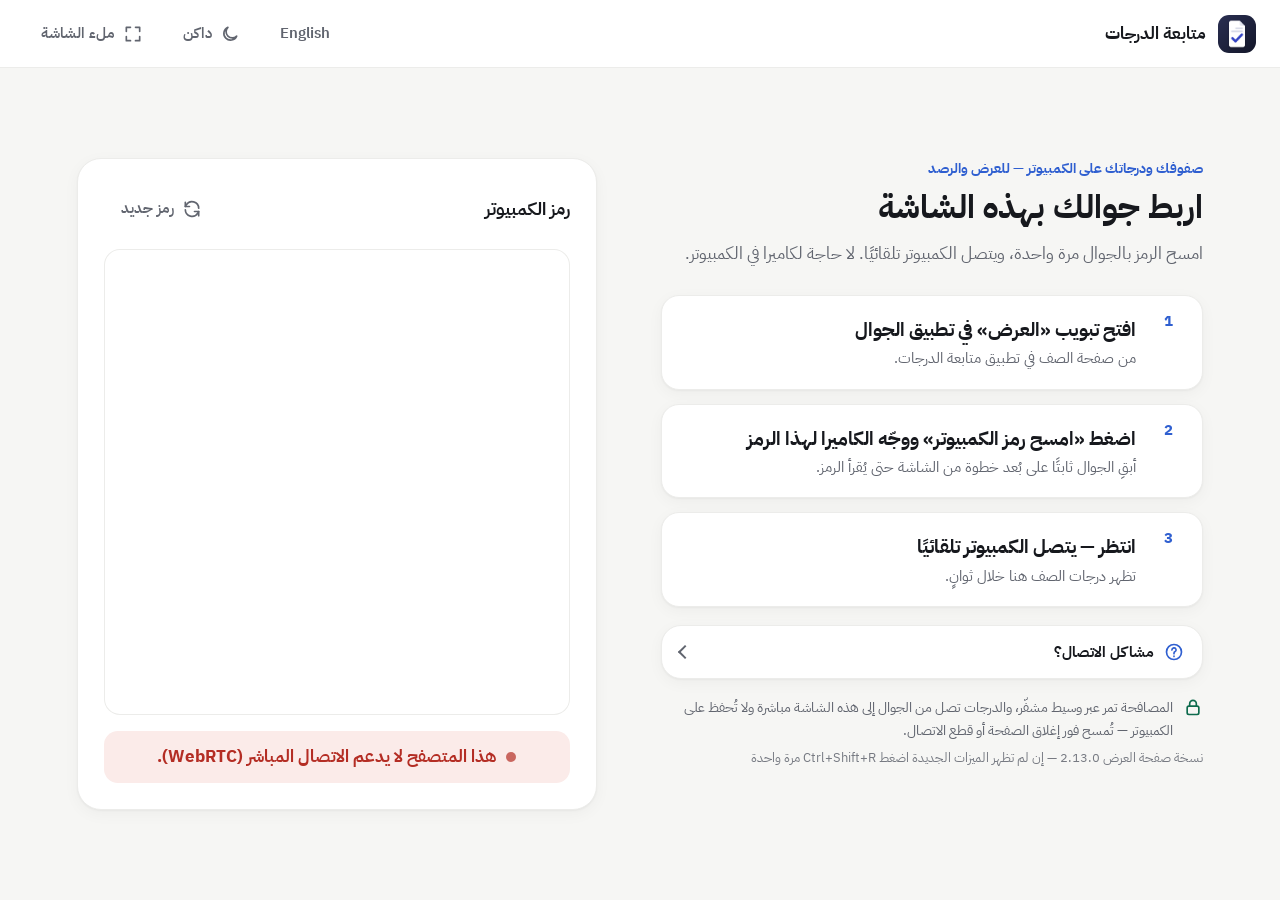
==== commit b27e92c3: "الإصدار 2.13.0: الكمبيوتر يكمل والجوال مقفل Co-Authored-By: Claude Opus 5.5 <noreply@anthropic.com>" ====
--- a/view.html
+++ b/view.html
@@ -127,7 +127,8 @@
     <button class="btn primary manage-back" id="btn-manage-back" type="button" hidden>⟵ رجوع للإدارة</button>
     <div class="soft-pause" id="soft-pause" role="status" aria-live="polite" hidden>
       <span class="spinner" aria-hidden="true"></span>
-      <span><strong>المعلم خارج التطبيق مؤقتًا</strong> — يعود الاتصال تلقائيًا عند رجوعه</span>
+      <span><strong>الجوال غير متصل الآن</strong> — كمّل شغلك هنا عادي، والتعديلات تنتقل للجوال أول ما تفتح التطبيق فيه</span>
+      <span class="soft-count" id="soft-count" hidden></span>
       <button class="btn ghost" id="btn-soft-end" type="button">إنهاء</button>
     </div>
   </div>
--- a/view.css
+++ b/view.css
@@ -527,7 +527,7 @@
 /* الرجوع التلقائي */
 .soft-pause { position: fixed; z-index: 45; inset-inline: 0; inset-block-end: 0; display: flex; align-items: center; justify-content: center; gap: 14px; padding: 12px 20px; background: var(--warning-soft, #fff4e5); color: var(--text); border-top: 1px solid var(--border); font-size: 1rem; }
 .soft-pause .spinner { width: 18px; height: 18px; }
-.manage.paused::after { content: 'انقطع الاتصال بالجوال — التعديل متوقف حتى يعود المعلم للتطبيق'; position: absolute; inset: 0; display: grid; place-items: center; background: rgba(0,0,0,.45); color: #fff; font-size: 1.2rem; font-weight: 800; text-align: center; padding: 24px; }
+/* غياب الجوال لا يوقف العمل على الكمبيوتر */
 
 /* الرصد من شاشة العرض */
 .edit-toggle { margin-inline-start: 8px; }
@@ -768,3 +768,8 @@
 .step-num { background: none !important; width: auto; min-width: 28px; height: auto; color: var(--primary) !important; font-size: 26px; font-weight: 700; }
 /* هوية واحدة: أيقونة التطبيق واسمه مرة واحدة */
 .logo-img { width: 38px; height: 38px; border-radius: 11px; flex: none; display: block; }
+
+.soft-pause { background: var(--card); border-top: 1px solid var(--line); box-shadow: 0 -6px 20px rgba(16, 18, 24, .06); font-size: .95rem; padding: 10px 16px; flex-wrap: wrap; }
+.soft-pause .spinner { border-color: var(--line); border-top-color: var(--primary); }
+.soft-count { font-weight: 700; color: var(--warning); background: var(--warning-soft); padding: 4px 12px; border-radius: 999px; }
+.manage.paused { bottom: 60px; } /* الشريط لا يغطي التطبيق */
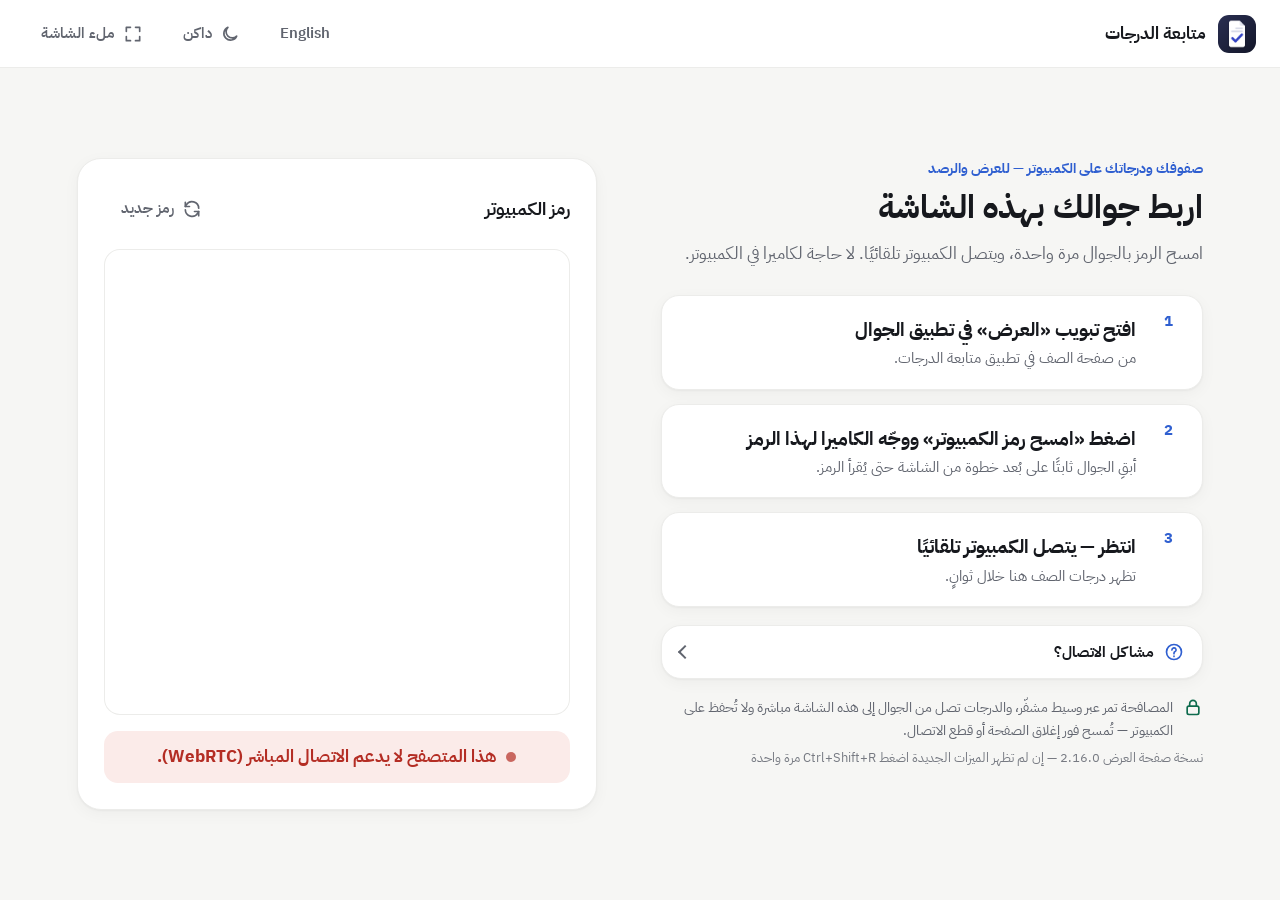
==== commit 2f78d828: "الإصدار 2.16.0: الربط يرجع تلقائيًا بعد إطفاء الجوال، رمز قصير بدل الكاميرا، ربط بدون إنترنت أوضح، و" ====
--- a/view.html
+++ b/view.html
@@ -81,12 +81,13 @@
             </ul>
             <div class="manual">
               <div class="manual-text">
-                <strong>بدون إنترنت؟ اربط يدويًا</strong>
-                <span>انسخ «رمز الرد» من الجوال (عبر الرسائل أو البريد) والصقه هنا.</span>
+                <strong>بدون إنترنت؟ صوّر الرمزين</strong>
+                <span>١) صوّر رمز الكمبيوتر بالجوال كالمعتاد. ٢) يظهر في الجوال «رمز الرد» — اضغط الزر هنا ووجّه شاشة الجوال إلى كاميرا الكمبيوتر.</span>
               </div>
               <div class="manual-actions">
-                <button class="btn" id="btn-paste" type="button"></button>
-                <button class="btn ghost" id="btn-copy" type="button"></button>
+                <button class="btn primary" id="btn-cam" type="button">صوّر رد الجوال بكاميرا الكمبيوتر</button>
+                <button class="btn ghost" id="btn-paste" type="button"></button>
+                <button class="btn ghost" id="btn-copy" type="button" hidden></button>
               </div>
             </div>
           </div>
@@ -105,6 +106,7 @@
           <canvas id="qr-canvas" width="360" height="360" aria-label="رمز QR للاقتران" role="img"></canvas>
           <div class="qr-loading" id="qr-loading"><span class="spinner" aria-hidden="true"></span><span>جارٍ تجهيز الرمز…</span></div>
         </div>
+        <p class="short-code" id="short-code" hidden><span>ما تعمل الكاميرا؟ اكتب هذا الرمز في الجوال:</span><b id="short-code-val" dir="ltr"></b></p>
         <p class="qr-status" id="pair-status" role="status" aria-live="polite" data-kind=""><span class="status-dot" aria-hidden="true"></span><span id="pair-status-text">جارٍ تجهيز الرمز…</span></p>
       </section>
     </main>
@@ -129,6 +131,7 @@
       <span class="spinner" aria-hidden="true"></span>
       <span><strong>الجوال غير متصل الآن</strong> — كمّل شغلك هنا عادي، والتعديلات تنتقل للجوال أول ما تفتح التطبيق فيه</span>
       <span class="soft-count" id="soft-count" hidden></span>
+      <button class="btn primary" id="btn-soft-qr" type="button" hidden>اعرض الرمز</button>
       <button class="btn ghost" id="btn-soft-end" type="button">إنهاء</button>
     </div>
   </div>
@@ -154,6 +157,32 @@
     </div>
   </div>
 
+  <!-- رمز الكمبيوتر أثناء غياب الجوال (للتصوير من جديد، مثل الآيفون بعد إعادة التشغيل) -->
+  <div class="modal-backdrop" id="modal-qr" hidden>
+    <div class="modal narrow" role="dialog" aria-modal="true" aria-labelledby="mqr-title">
+      <div class="modal-head">
+        <h2 id="mqr-title">صوّر هذا الرمز بالجوال</h2>
+        <button class="btn ghost icon-only" type="button" data-close aria-label="إغلاق"></button>
+      </div>
+      <p class="muted">في الجوال: «العرض» ← «صوّر رمز الكمبيوتر». يرجع الاتصال وتنتقل كل تعديلاتك.</p>
+      <div class="qr-box"><canvas id="mqr-canvas" width="360" height="360" role="img" aria-label="رمز QR"></canvas></div>
+      <p class="short-code" id="mqr-short" hidden><span>أو اكتب في الجوال:</span><b id="mqr-short-val" dir="ltr"></b></p>
+    </div>
+  </div>
+
+  <!-- تصوير رد الجوال بكاميرا الكمبيوتر (بدون إنترنت) -->
+  <div class="modal-backdrop" id="modal-cam" hidden>
+    <div class="modal narrow" role="dialog" aria-modal="true" aria-labelledby="cam-title">
+      <div class="modal-head">
+        <h2 id="cam-title">صوّر رد الجوال</h2>
+        <button class="btn ghost icon-only" type="button" data-close aria-label="إغلاق"></button>
+      </div>
+      <div class="cam-box"><video id="cam-video" playsinline muted autoplay></video></div>
+      <p class="muted" id="cam-status" role="status" aria-live="polite"></p>
+      <div class="modal-actions"><button class="btn big" type="button" data-close>إلغاء</button></div>
+    </div>
+  </div>
+
   <!-- إخفاء مؤقت -->
   <div class="blank" id="blank" hidden>
     <div class="blank-inner">
--- a/view.css
+++ b/view.css
@@ -773,3 +773,10 @@
 .soft-pause .spinner { border-color: var(--line); border-top-color: var(--primary); }
 .soft-count { font-weight: 700; color: var(--warning); background: var(--warning-soft); padding: 4px 12px; border-radius: 999px; }
 .manage.paused { bottom: 60px; } /* الشريط لا يغطي التطبيق */
+
+/* الرمز القصير وتصوير رد الجوال */
+.short-code { display: flex; flex-wrap: wrap; align-items: center; justify-content: center; gap: 8px 12px; margin: 10px 0 0; font-size: 14px; color: var(--muted, #5b6474); text-align: center; }
+.short-code b { font-size: 26px; letter-spacing: .12em; font-weight: 800; color: var(--text, #111827); font-family: ui-monospace, Consolas, monospace; }
+.cam-box { border-radius: 14px; overflow: hidden; background: #000; aspect-ratio: 4 / 3; }
+.cam-box video { width: 100%; height: 100%; object-fit: cover; transform: scaleX(-1); }
+.manual-actions { flex-wrap: wrap; }
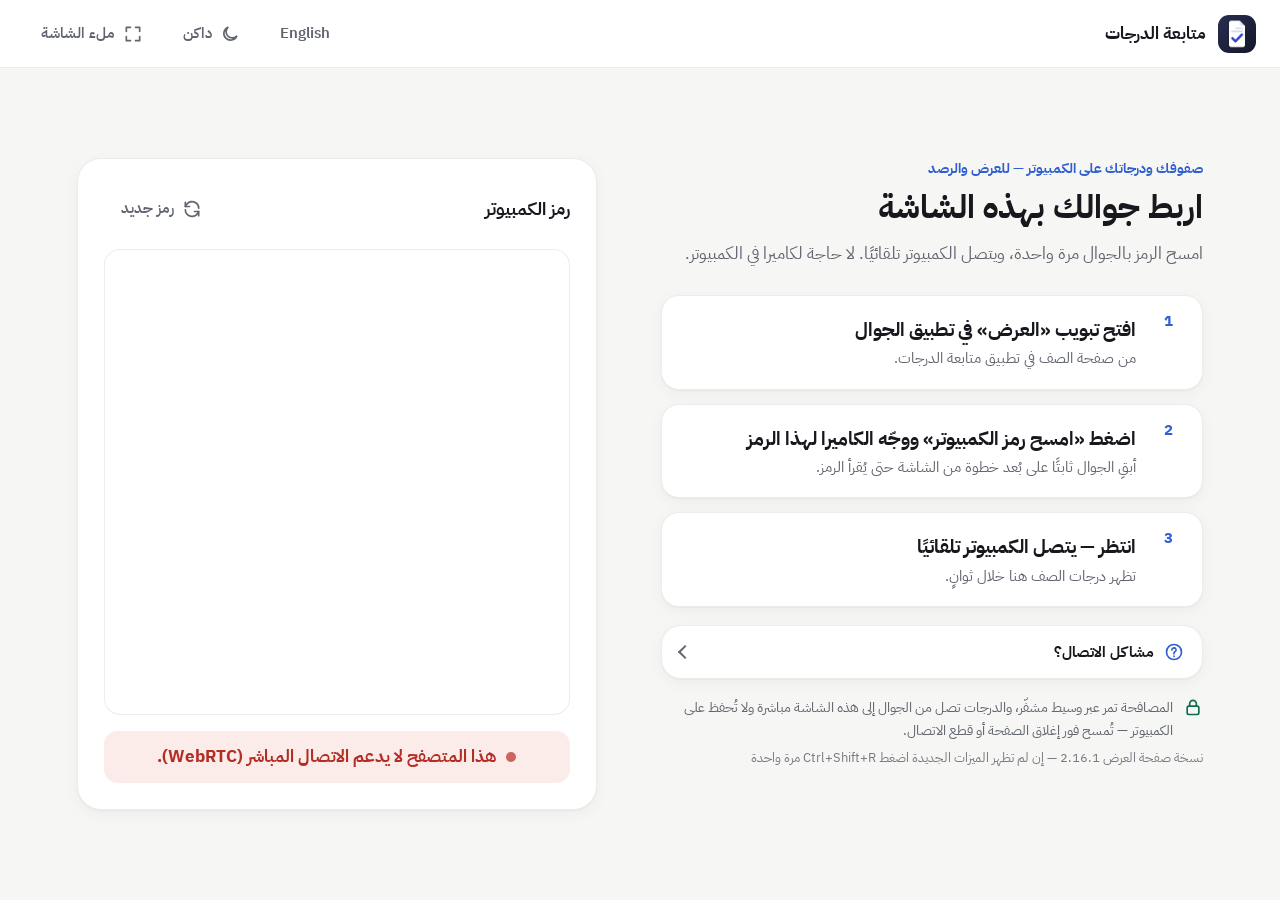
==== commit 6c8f2ee9: "الإصدار 2.16.1: تعليمات الربط بدون إنترنت أوضح: بلا إيميل ولا لصق — تصوير الرمزين فقط Co-Authored-By" ====
--- a/view.html
+++ b/view.html
@@ -147,7 +147,7 @@
         <h2 id="paste-title">لصق رمز الرد</h2>
         <button class="btn ghost icon-only" type="button" data-close aria-label="إغلاق"></button>
       </div>
-      <p class="muted">انسخ «رمز الرد» من الجوال (عبر الرسائل أو البريد) والصقه هنا.</p>
+      <p class="muted">للحالات الخاصة فقط: إذا كان عندك «رمز الرد» كنص على هذا الكمبيوتر نفسه، الصقه هنا. بدون إنترنت استعمل «صوّر رد الجوال بكاميرا الكمبيوتر».</p>
       <textarea id="paste-input" rows="5" dir="ltr" spellcheck="false" autocomplete="off" placeholder="الصق الرمز هنا…" aria-label="رمز الرد"></textarea>
       <p class="field-error" id="paste-error" role="alert" hidden></p>
       <div class="modal-actions">
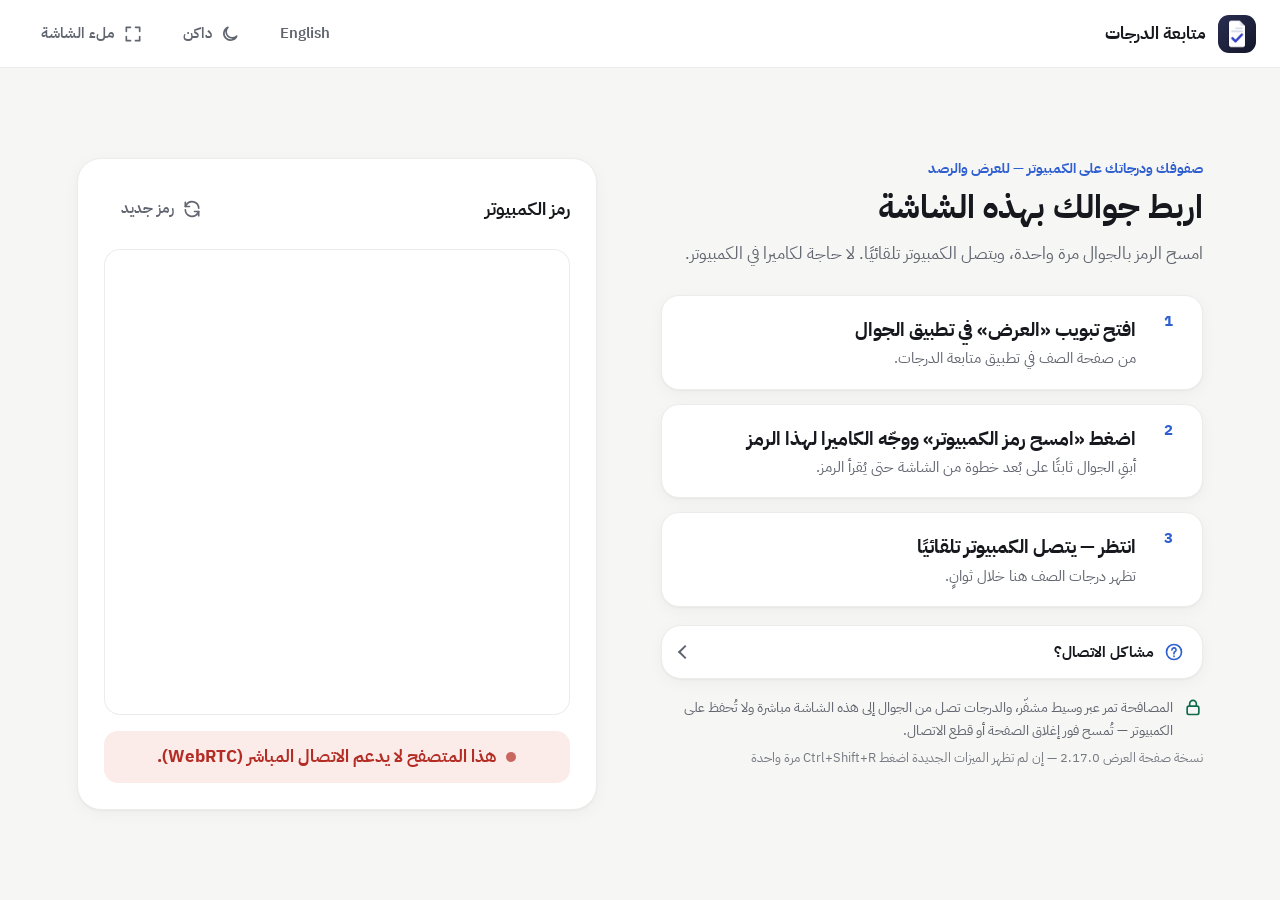
==== commit c421ef34: "الإصدار 2.17.0: حساب لكل معلم آيفون: الدرجات تتزامن مشفّرة بين الجوال وأي كمبيوتر تلقائيًا Co-Author" ====
--- a/view.html
+++ b/view.html
@@ -81,11 +81,10 @@
             </ul>
             <div class="manual">
               <div class="manual-text">
-                <strong>بدون إنترنت؟ صوّر الرمزين</strong>
-                <span>١) صوّر رمز الكمبيوتر بالجوال كالمعتاد. ٢) يظهر في الجوال «رمز الرد» — اضغط الزر هنا ووجّه شاشة الجوال إلى كاميرا الكمبيوتر.</span>
+                <strong>ما في واي فاي؟</strong>
+                <span>شغّل «نقطة الاتصال» في الجوال ووصّل الكمبيوتر بها — بيانات الجوال تكفي للربط، ثم اضغط «رمز جديد».</span>
               </div>
               <div class="manual-actions">
-                <button class="btn primary" id="btn-cam" type="button">صوّر رد الجوال بكاميرا الكمبيوتر</button>
                 <button class="btn ghost" id="btn-paste" type="button"></button>
                 <button class="btn ghost" id="btn-copy" type="button" hidden></button>
               </div>
@@ -147,7 +146,7 @@
         <h2 id="paste-title">لصق رمز الرد</h2>
         <button class="btn ghost icon-only" type="button" data-close aria-label="إغلاق"></button>
       </div>
-      <p class="muted">للحالات الخاصة فقط: إذا كان عندك «رمز الرد» كنص على هذا الكمبيوتر نفسه، الصقه هنا. بدون إنترنت استعمل «صوّر رد الجوال بكاميرا الكمبيوتر».</p>
+      <p class="muted">للحالات الخاصة فقط: إذا كان عندك «رمز الرد» كنص على هذا الكمبيوتر نفسه، الصقه هنا.</p>
       <textarea id="paste-input" rows="5" dir="ltr" spellcheck="false" autocomplete="off" placeholder="الصق الرمز هنا…" aria-label="رمز الرد"></textarea>
       <p class="field-error" id="paste-error" role="alert" hidden></p>
       <div class="modal-actions">
@@ -170,19 +169,6 @@
     </div>
   </div>
 
-  <!-- تصوير رد الجوال بكاميرا الكمبيوتر (بدون إنترنت) -->
-  <div class="modal-backdrop" id="modal-cam" hidden>
-    <div class="modal narrow" role="dialog" aria-modal="true" aria-labelledby="cam-title">
-      <div class="modal-head">
-        <h2 id="cam-title">صوّر رد الجوال</h2>
-        <button class="btn ghost icon-only" type="button" data-close aria-label="إغلاق"></button>
-      </div>
-      <div class="cam-box"><video id="cam-video" playsinline muted autoplay></video></div>
-      <p class="muted" id="cam-status" role="status" aria-live="polite"></p>
-      <div class="modal-actions"><button class="btn big" type="button" data-close>إلغاء</button></div>
-    </div>
-  </div>
-
   <!-- إخفاء مؤقت -->
   <div class="blank" id="blank" hidden>
     <div class="blank-inner">
--- a/view.css
+++ b/view.css
@@ -777,6 +777,4 @@
 /* الرمز القصير وتصوير رد الجوال */
 .short-code { display: flex; flex-wrap: wrap; align-items: center; justify-content: center; gap: 8px 12px; margin: 10px 0 0; font-size: 14px; color: var(--muted, #5b6474); text-align: center; }
 .short-code b { font-size: 26px; letter-spacing: .12em; font-weight: 800; color: var(--text, #111827); font-family: ui-monospace, Consolas, monospace; }
-.cam-box { border-radius: 14px; overflow: hidden; background: #000; aspect-ratio: 4 / 3; }
-.cam-box video { width: 100%; height: 100%; object-fit: cover; transform: scaleX(-1); }
 .manual-actions { flex-wrap: wrap; }
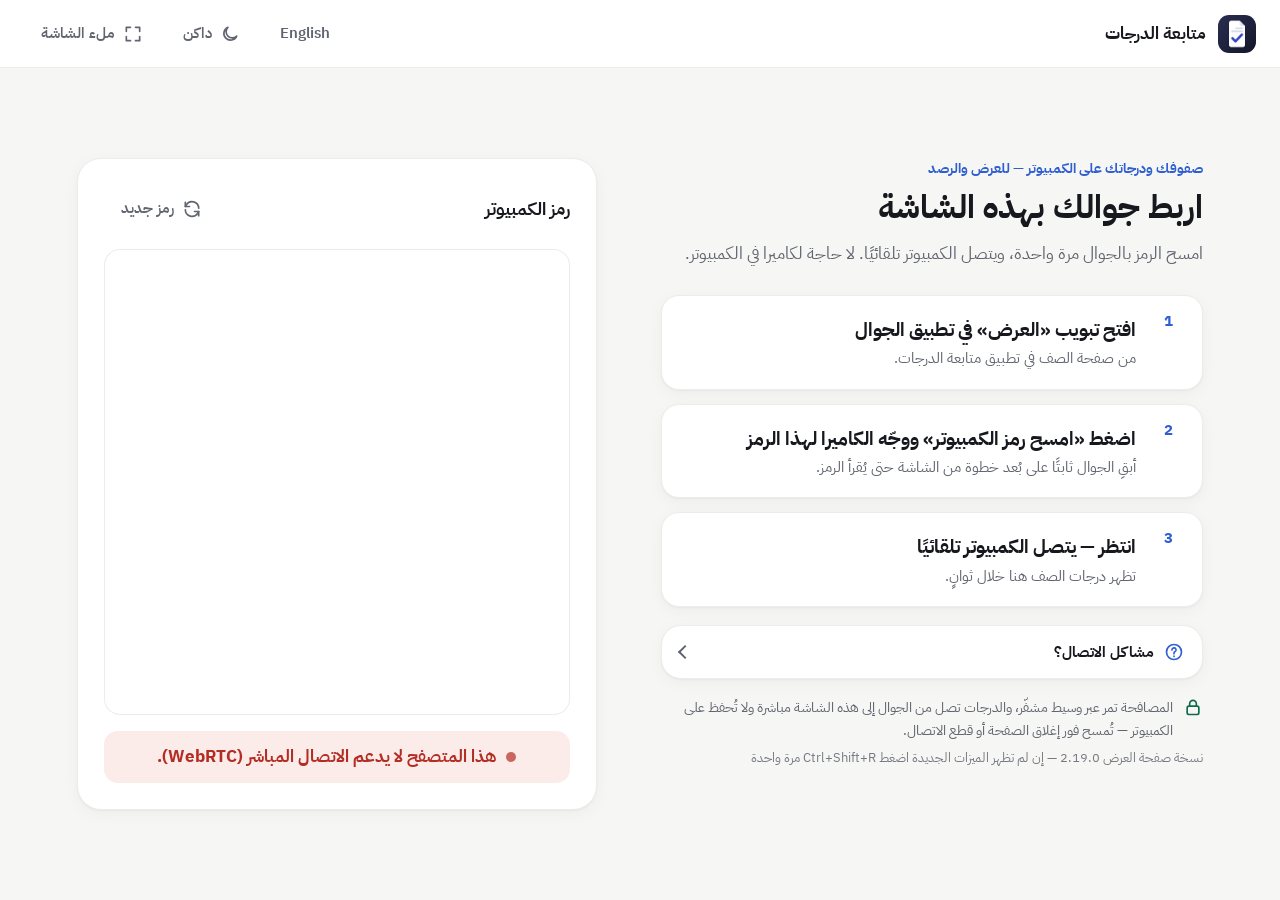
==== commit 652a4a96: "الإصدار 2.19.0: خانات ثابتة لرمز الكمبيوتر، الرمز مخفي حتى يُطلب، زر دخول ووضع خصوصية في الكمبيوتر، " ====
--- a/view.html
+++ b/view.html
@@ -79,16 +79,6 @@
               <li><strong>لم يتصل بعد المسح؟</strong> تأكد أن الجوال متصل بالإنترنت لحظة المسح، ثم اضغط «رمز جديد» وامسحه مرة أخرى.</li>
               <li><strong>خادم TURN:</strong> إن كانت شبكة المدرسة تمنع اتصال الأجهزة ببعضها يمكن إضافة خادم TURN من إعدادات تطبيق الجوال (العرض الحي).</li>
             </ul>
-            <div class="manual">
-              <div class="manual-text">
-                <strong>ما في واي فاي؟</strong>
-                <span>شغّل «نقطة الاتصال» في الجوال ووصّل الكمبيوتر بها — بيانات الجوال تكفي للربط، ثم اضغط «رمز جديد».</span>
-              </div>
-              <div class="manual-actions">
-                <button class="btn ghost" id="btn-paste" type="button"></button>
-                <button class="btn ghost" id="btn-copy" type="button" hidden></button>
-              </div>
-            </div>
           </div>
         </details>
         <p class="privacy"><span class="lock-icon" aria-hidden="true"></span><span>المصافحة تمر عبر وسيط مشفّر، والدرجات تصل من الجوال إلى هذه الشاشة مباشرة ولا تُحفظ على الكمبيوتر — تُمسح فور إغلاق الصفحة أو قطع الاتصال.</span></p>
@@ -105,7 +95,10 @@
           <canvas id="qr-canvas" width="360" height="360" aria-label="رمز QR للاقتران" role="img"></canvas>
           <div class="qr-loading" id="qr-loading"><span class="spinner" aria-hidden="true"></span><span>جارٍ تجهيز الرمز…</span></div>
         </div>
-        <p class="short-code" id="short-code" hidden><span>ما تعمل الكاميرا؟ اكتب هذا الرمز في الجوال:</span><b id="short-code-val" dir="ltr"></b></p>
+        <div class="short-code" id="short-code" hidden>
+          <button class="btn ghost" id="btn-show-code" type="button">ما يفتح بالـ QR؟ اعرض الرمز المكتوب</button>
+          <p class="sc-reveal" id="sc-reveal" hidden><span>اكتب هذا الرمز في الجوال:</span><b id="short-code-val" dir="ltr"></b></p>
+        </div>
         <p class="qr-status" id="pair-status" role="status" aria-live="polite" data-kind=""><span class="status-dot" aria-hidden="true"></span><span id="pair-status-text">جارٍ تجهيز الرمز…</span></p>
       </section>
     </main>
@@ -139,23 +132,6 @@
   <div class="drawer-backdrop" id="drawer-backdrop" hidden></div>
   <aside class="drawer" id="drawer" role="dialog" aria-modal="true" aria-labelledby="drawer-title" hidden></aside>
 
-  <!-- نافذة لصق الرد -->
-  <div class="modal-backdrop" id="modal-paste" hidden>
-    <div class="modal narrow" role="dialog" aria-modal="true" aria-labelledby="paste-title">
-      <div class="modal-head">
-        <h2 id="paste-title">لصق رمز الرد</h2>
-        <button class="btn ghost icon-only" type="button" data-close aria-label="إغلاق"></button>
-      </div>
-      <p class="muted">للحالات الخاصة فقط: إذا كان عندك «رمز الرد» كنص على هذا الكمبيوتر نفسه، الصقه هنا.</p>
-      <textarea id="paste-input" rows="5" dir="ltr" spellcheck="false" autocomplete="off" placeholder="الصق الرمز هنا…" aria-label="رمز الرد"></textarea>
-      <p class="field-error" id="paste-error" role="alert" hidden></p>
-      <div class="modal-actions">
-        <button class="btn primary big" type="button" id="paste-submit">اتصال</button>
-        <button class="btn big" type="button" data-close>إلغاء</button>
-      </div>
-    </div>
-  </div>
-
   <!-- رمز الكمبيوتر أثناء غياب الجوال (للتصوير من جديد، مثل الآيفون بعد إعادة التشغيل) -->
   <div class="modal-backdrop" id="modal-qr" hidden>
     <div class="modal narrow" role="dialog" aria-modal="true" aria-labelledby="mqr-title">
@@ -165,7 +141,10 @@
       </div>
       <p class="muted">في الجوال: «العرض» ← «صوّر رمز الكمبيوتر». يرجع الاتصال وتنتقل كل تعديلاتك.</p>
       <div class="qr-box"><canvas id="mqr-canvas" width="360" height="360" role="img" aria-label="رمز QR"></canvas></div>
-      <p class="short-code" id="mqr-short" hidden><span>أو اكتب في الجوال:</span><b id="mqr-short-val" dir="ltr"></b></p>
+      <div class="short-code" id="mqr-short" hidden>
+        <button class="btn ghost" id="btn-show-code2" type="button">ما يفتح بالـ QR؟ اعرض الرمز المكتوب</button>
+        <p class="sc-reveal" id="sc-reveal2" hidden><span>اكتب في الجوال:</span><b id="mqr-short-val" dir="ltr"></b></p>
+      </div>
     </div>
   </div>
 
--- a/view.css
+++ b/view.css
@@ -778,3 +778,6 @@
 .short-code { display: flex; flex-wrap: wrap; align-items: center; justify-content: center; gap: 8px 12px; margin: 10px 0 0; font-size: 14px; color: var(--muted, #5b6474); text-align: center; }
 .short-code b { font-size: 26px; letter-spacing: .12em; font-weight: 800; color: var(--text, #111827); font-family: ui-monospace, Consolas, monospace; }
 .manual-actions { flex-wrap: wrap; }
+
+.short-code { flex-direction: column; }
+.sc-reveal { display: flex; flex-wrap: wrap; align-items: center; justify-content: center; gap: 8px 12px; margin: 0; }
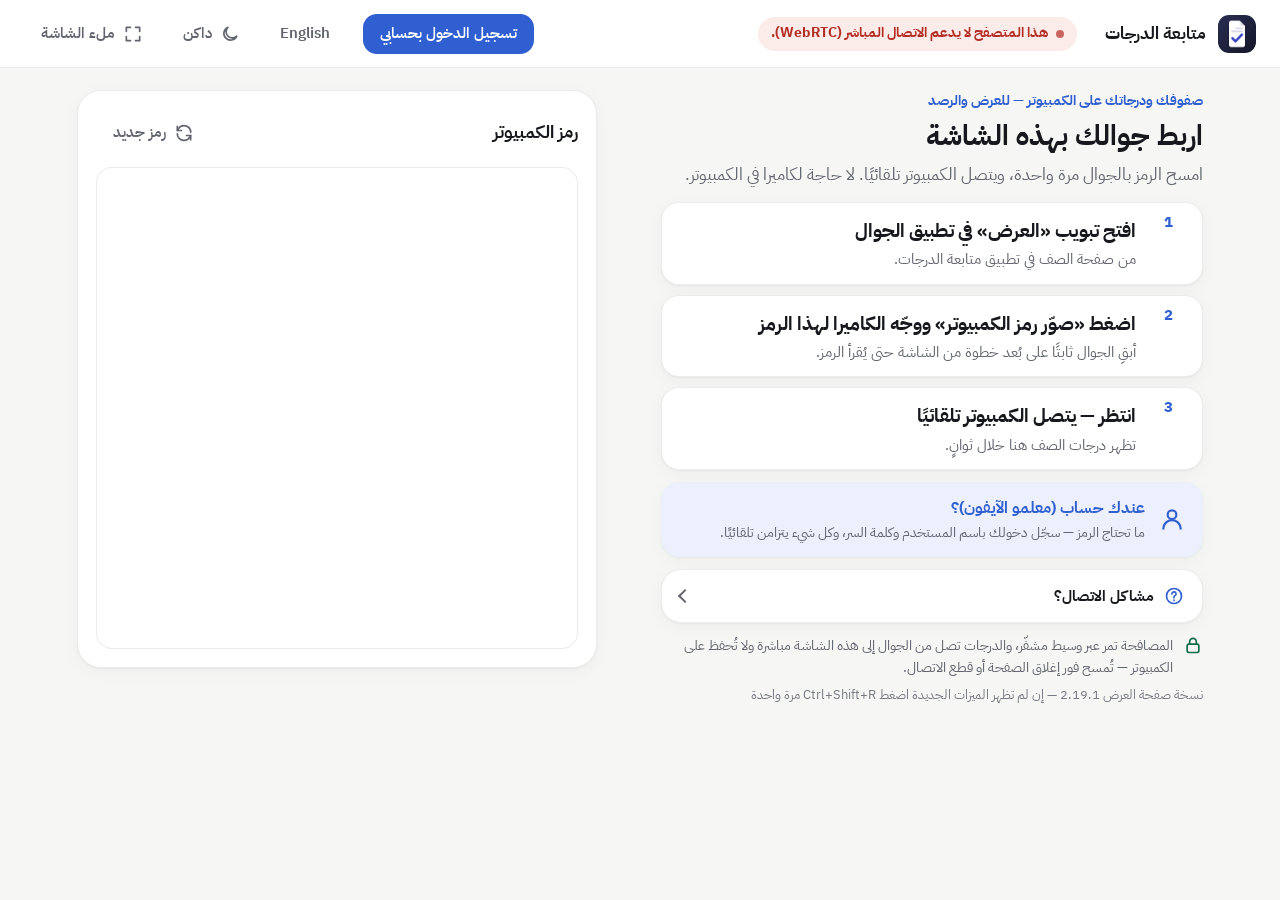
==== commit d38b2bfb: "الإصدار 2.19.1: زر «تسجيل الدخول بحسابي» في صفحة العرض بالكمبيوتر، وصفحة الربط بلا تمرير Co-Authored" ====
--- a/view.html
+++ b/view.html
@@ -32,7 +32,9 @@
           <div class="class-meta" id="class-meta"></div>
         </div>
       </div>
+      <p class="qr-status" id="pair-status" role="status" aria-live="polite" data-kind=""><span class="status-dot" aria-hidden="true"></span><span id="pair-status-text">جارٍ تجهيز الرمز…</span></p>
       <div class="top-spacer"></div>
+      <a class="btn primary" id="btn-account" href="./?login=1">تسجيل الدخول بحسابي</a>
       <span class="pill" id="conn-pill" data-state="idle" role="status" aria-live="polite" hidden>
         <span class="pill-dot" aria-hidden="true"></span><span id="conn-text"></span>
       </span>
@@ -68,9 +70,13 @@
         <p class="lead">امسح الرمز بالجوال مرة واحدة، ويتصل الكمبيوتر تلقائيًا. لا حاجة لكاميرا في الكمبيوتر.</p>
         <ol class="steps">
           <li><span class="step-num">1</span><div><strong>افتح تبويب «العرض» في تطبيق الجوال</strong><span>من صفحة الصف في تطبيق متابعة الدرجات.</span></div></li>
-          <li><span class="step-num">2</span><div><strong>اضغط «امسح رمز الكمبيوتر» ووجّه الكاميرا لهذا الرمز</strong><span>أبقِ الجوال ثابتًا على بُعد خطوة من الشاشة حتى يُقرأ الرمز.</span></div></li>
+          <li><span class="step-num">2</span><div><strong>اضغط «صوّر رمز الكمبيوتر» ووجّه الكاميرا لهذا الرمز</strong><span>أبقِ الجوال ثابتًا على بُعد خطوة من الشاشة حتى يُقرأ الرمز.</span></div></li>
           <li><span class="step-num">3</span><div><strong>انتظر — يتصل الكمبيوتر تلقائيًا</strong><span>تظهر درجات الصف هنا خلال ثوانٍ.</span></div></li>
         </ol>
+        <a class="acct-card" href="./?login=1">
+          <span class="acct-ico" aria-hidden="true"></span>
+          <span><strong>عندك حساب (معلمو الآيفون)؟</strong><small>ما تحتاج الرمز — سجّل دخولك باسم المستخدم وكلمة السر، وكل شيء يتزامن تلقائيًا.</small></span>
+        </a>
         <details class="help" id="help">
           <summary><span class="help-icon" aria-hidden="true"></span>مشاكل الاتصال؟</summary>
           <div class="help-body">
@@ -99,7 +105,6 @@
           <button class="btn ghost" id="btn-show-code" type="button">ما يفتح بالـ QR؟ اعرض الرمز المكتوب</button>
           <p class="sc-reveal" id="sc-reveal" hidden><span>اكتب هذا الرمز في الجوال:</span><b id="short-code-val" dir="ltr"></b></p>
         </div>
-        <p class="qr-status" id="pair-status" role="status" aria-live="polite" data-kind=""><span class="status-dot" aria-hidden="true"></span><span id="pair-status-text">جارٍ تجهيز الرمز…</span></p>
       </section>
     </main>
 
--- a/view.css
+++ b/view.css
@@ -781,3 +781,24 @@
 
 .short-code { flex-direction: column; }
 .sc-reveal { display: flex; flex-wrap: wrap; align-items: center; justify-content: center; gap: 8px 12px; margin: 0; }
+
+/* ===== صفحة الربط بلا تمرير: الحالة صغيرة في الشريط العلوي، والرمز بحجم الشاشة ===== */
+.topbar .qr-status { min-height: 34px; padding: 4px 12px; font-size: 14px; border-radius: 999px; gap: 8px; margin-inline-start: 12px; white-space: nowrap; max-width: 46vw; overflow: hidden; text-overflow: ellipsis; }
+.topbar .qr-status .status-dot { width: 8px; height: 8px; }
+#btn-account { text-decoration: none; display: inline-flex; align-items: center; }
+.app:not([data-screen="pair"]) #btn-account { display: none; }
+.pair { align-content: start; padding-block: clamp(14px, 2.4vh, 32px); }
+.pair .lead { margin: 6px 0 14px; }
+.pair h1 { font-size: clamp(26px, 2.2vw, 36px); }
+.steps { gap: 10px; }
+.steps li { padding-block: 12px; }
+.qr-card { padding: 18px; gap: 10px; }
+.qr-box { width: min(100%, calc(100vh - 290px)); min-width: 220px; margin-inline: auto; }
+.help { margin-top: 12px; }
+.privacy { margin-top: 12px; }
+.acct-card { display: flex; gap: 14px; align-items: center; margin-top: 12px; padding: 14px 18px; border-radius: 18px; background: var(--primary-soft); color: var(--text); text-decoration: none; box-shadow: var(--shadow); }
+.acct-card strong { display: block; color: var(--primary); font-size: 16px; }
+.acct-card small { display: block; color: var(--muted); font-size: 14px; line-height: 1.5; }
+.acct-card:hover { filter: brightness(.98); }
+.acct-ico { flex: none; width: 26px; height: 26px; background: var(--primary); -webkit-mask: url("data:image/svg+xml,%3Csvg xmlns='http://www.w3.org/2000/svg' viewBox='0 0 24 24' fill='none' stroke='black' stroke-width='2' stroke-linecap='round'%3E%3Ccircle cx='12' cy='8' r='4'/%3E%3Cpath d='M4 21a8 8 0 0 1 16 0'/%3E%3C/svg%3E") center / contain no-repeat; mask: url("data:image/svg+xml,%3Csvg xmlns='http://www.w3.org/2000/svg' viewBox='0 0 24 24' fill='none' stroke='black' stroke-width='2' stroke-linecap='round'%3E%3Ccircle cx='12' cy='8' r='4'/%3E%3Cpath d='M4 21a8 8 0 0 1 16 0'/%3E%3C/svg%3E") center / contain no-repeat; }
+@media (max-height: 760px) { .pair .eyebrow, .pair .ver-note { display: none; } .steps span { display: none; } }
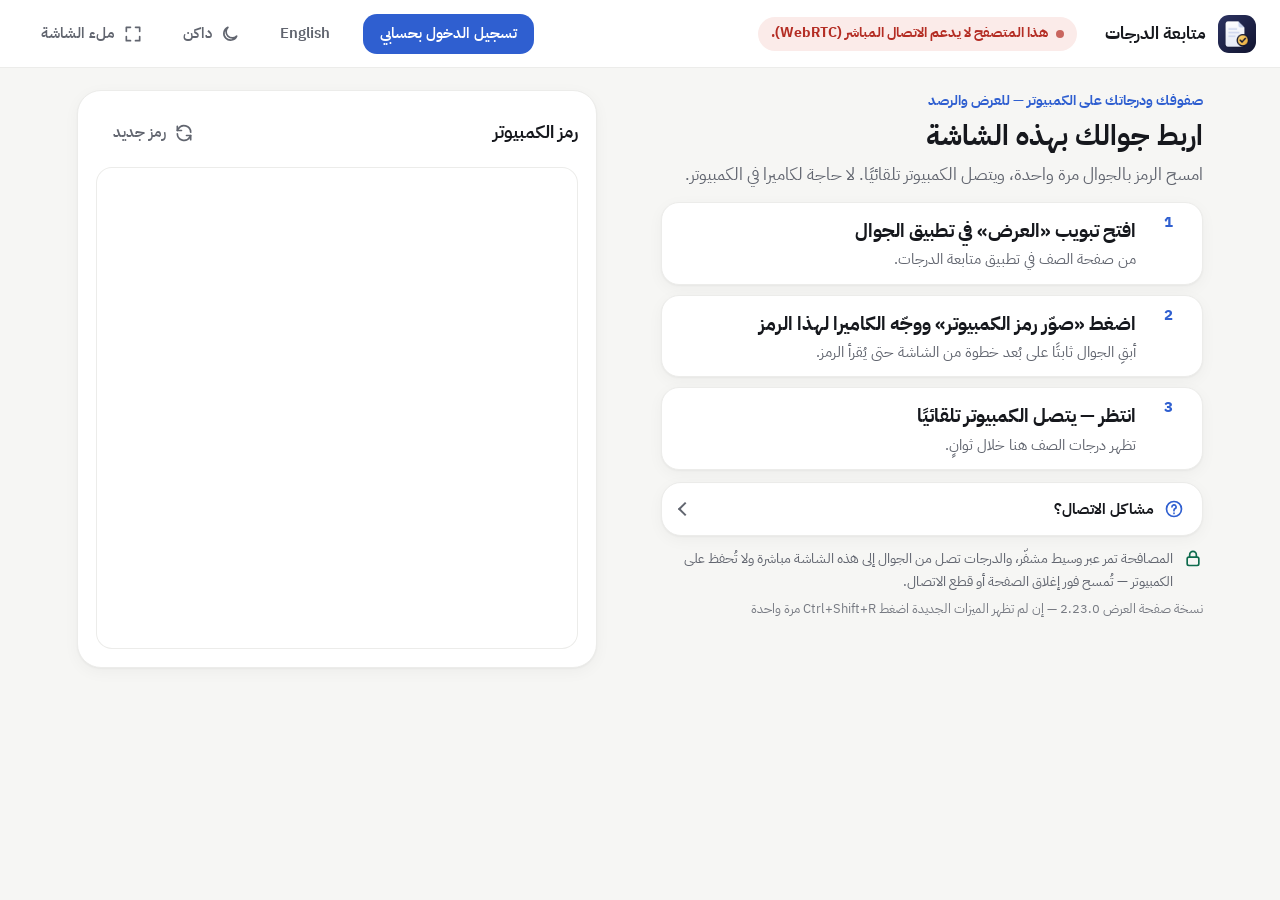
==== commit a23fe62b: "الإصدار 2.23.0: الكمبيوتر: الأسابيع مع التاريخ في اللوحة، والرأس فيه البحث والبيانات، «الإدارة» بدل " ====
--- a/view.html
+++ b/view.html
@@ -3,7 +3,7 @@
 <head>
   <meta charset="utf-8">
   <meta name="viewport" content="width=device-width, initial-scale=1">
-  <meta http-equiv="Content-Security-Policy" content="default-src 'self'; script-src 'self'; style-src 'self' 'unsafe-inline'; img-src 'self' data: blob:; connect-src 'self' https://ntfy.sh; media-src 'self' blob:; font-src 'self'; object-src 'none'; base-uri 'self'; form-action 'none'">
+  <meta http-equiv="Content-Security-Policy" content="default-src 'self'; script-src 'self'; style-src 'self' 'unsafe-inline'; img-src 'self' data: blob:; connect-src 'self' https://ntfy.sh https://grades-sync.grades-sync.workers.dev; media-src 'self' blob:; font-src 'self'; object-src 'none'; base-uri 'self'; form-action 'none'">
   <meta name="referrer" content="no-referrer">
   <meta name="robots" content="noindex">
   <title>شاشة العرض — متابعة الدرجات</title>
@@ -34,7 +34,7 @@
       </div>
       <p class="qr-status" id="pair-status" role="status" aria-live="polite" data-kind=""><span class="status-dot" aria-hidden="true"></span><span id="pair-status-text">جارٍ تجهيز الرمز…</span></p>
       <div class="top-spacer"></div>
-      <a class="btn primary" id="btn-account" href="./?login=1">تسجيل الدخول بحسابي</a>
+      <button class="btn primary" id="btn-account" type="button">تسجيل الدخول بحسابي</button>
       <span class="pill" id="conn-pill" data-state="idle" role="status" aria-live="polite" hidden>
         <span class="pill-dot" aria-hidden="true"></span><span id="conn-text"></span>
       </span>
@@ -73,10 +73,6 @@
           <li><span class="step-num">2</span><div><strong>اضغط «صوّر رمز الكمبيوتر» ووجّه الكاميرا لهذا الرمز</strong><span>أبقِ الجوال ثابتًا على بُعد خطوة من الشاشة حتى يُقرأ الرمز.</span></div></li>
           <li><span class="step-num">3</span><div><strong>انتظر — يتصل الكمبيوتر تلقائيًا</strong><span>تظهر درجات الصف هنا خلال ثوانٍ.</span></div></li>
         </ol>
-        <a class="acct-card" href="./?login=1">
-          <span class="acct-ico" aria-hidden="true"></span>
-          <span><strong>عندك حساب (معلمو الآيفون)؟</strong><small>ما تحتاج الرمز — سجّل دخولك باسم المستخدم وكلمة السر، وكل شيء يتزامن تلقائيًا.</small></span>
-        </a>
         <details class="help" id="help">
           <summary><span class="help-icon" aria-hidden="true"></span>مشاكل الاتصال؟</summary>
           <div class="help-body">
@@ -137,6 +133,24 @@
   <div class="drawer-backdrop" id="drawer-backdrop" hidden></div>
   <aside class="drawer" id="drawer" role="dialog" aria-modal="true" aria-labelledby="drawer-title" hidden></aside>
 
+  <!-- تسجيل الدخول بالحساب (فوق صفحة الربط؛ لا ندخل التطبيق إلا ببيانات صحيحة) -->
+  <div class="modal-backdrop" id="modal-login" hidden>
+    <div class="modal narrow" role="dialog" aria-modal="true" aria-labelledby="login-title">
+      <div class="modal-head">
+        <h2 id="login-title">تسجيل الدخول</h2>
+        <button class="btn ghost icon-only" type="button" data-close aria-label="إغلاق"></button>
+      </div>
+      <p class="muted">درجاتك تُشفَّر بكلمة سرك — وعلى هذا الكمبيوتر لا يُحفظ شيء، وتخرج تلقائيًا بعد ساعة ونصف.</p>
+      <form id="login-form" class="login-form" autocomplete="on">
+        <label class="lf"><span>اسم المستخدم</span><input id="lg-u" dir="ltr" name="username" autocomplete="username" autocapitalize="none" spellcheck="false" required></label>
+        <label class="lf"><span>كلمة السر</span><input id="lg-p" dir="ltr" type="password" name="password" autocomplete="current-password" required></label>
+        <p class="field-error" id="lg-err" role="alert" hidden></p>
+        <div class="modal-actions"><button class="btn primary big" type="submit" id="lg-go">دخول</button></div>
+        <p class="muted lf-help">نسيت اسم المستخدم أو كلمة السر؟ اسم المستخدم مكتوب في جوالك (الإعدادات ← الحساب والمزامنة)، وكلمة السر يرجّعها لك مسؤول التطبيق.</p>
+      </form>
+    </div>
+  </div>
+
   <!-- رمز الكمبيوتر أثناء غياب الجوال (للتصوير من جديد، مثل الآيفون بعد إعادة التشغيل) -->
   <div class="modal-backdrop" id="modal-qr" hidden>
     <div class="modal narrow" role="dialog" aria-modal="true" aria-labelledby="mqr-title">
--- a/view.css
+++ b/view.css
@@ -802,3 +802,11 @@
 .acct-card:hover { filter: brightness(.98); }
 .acct-ico { flex: none; width: 26px; height: 26px; background: var(--primary); -webkit-mask: url("data:image/svg+xml,%3Csvg xmlns='http://www.w3.org/2000/svg' viewBox='0 0 24 24' fill='none' stroke='black' stroke-width='2' stroke-linecap='round'%3E%3Ccircle cx='12' cy='8' r='4'/%3E%3Cpath d='M4 21a8 8 0 0 1 16 0'/%3E%3C/svg%3E") center / contain no-repeat; mask: url("data:image/svg+xml,%3Csvg xmlns='http://www.w3.org/2000/svg' viewBox='0 0 24 24' fill='none' stroke='black' stroke-width='2' stroke-linecap='round'%3E%3Ccircle cx='12' cy='8' r='4'/%3E%3Cpath d='M4 21a8 8 0 0 1 16 0'/%3E%3C/svg%3E") center / contain no-repeat; }
 @media (max-height: 760px) { .pair .eyebrow, .pair .ver-note { display: none; } .steps span { display: none; } }
+
+/* نافذة الدخول بالحساب */
+.login-form { display: grid; gap: 12px; margin-top: 8px; }
+.login-form .lf { display: grid; gap: 6px; font-weight: 700; font-size: 14px; }
+.login-form .lf input { min-height: 48px; border-radius: 12px; border: 1px solid var(--border); background: var(--card); color: var(--text); padding: 0 14px; font: inherit; font-size: 16px; }
+.login-form .lf input:focus { outline: 2px solid var(--primary); outline-offset: 1px; }
+.login-form .field-error { color: var(--error); font-weight: 600; margin: 0; }
+.login-form .lf-help { font-size: 13px; margin: 0; }
